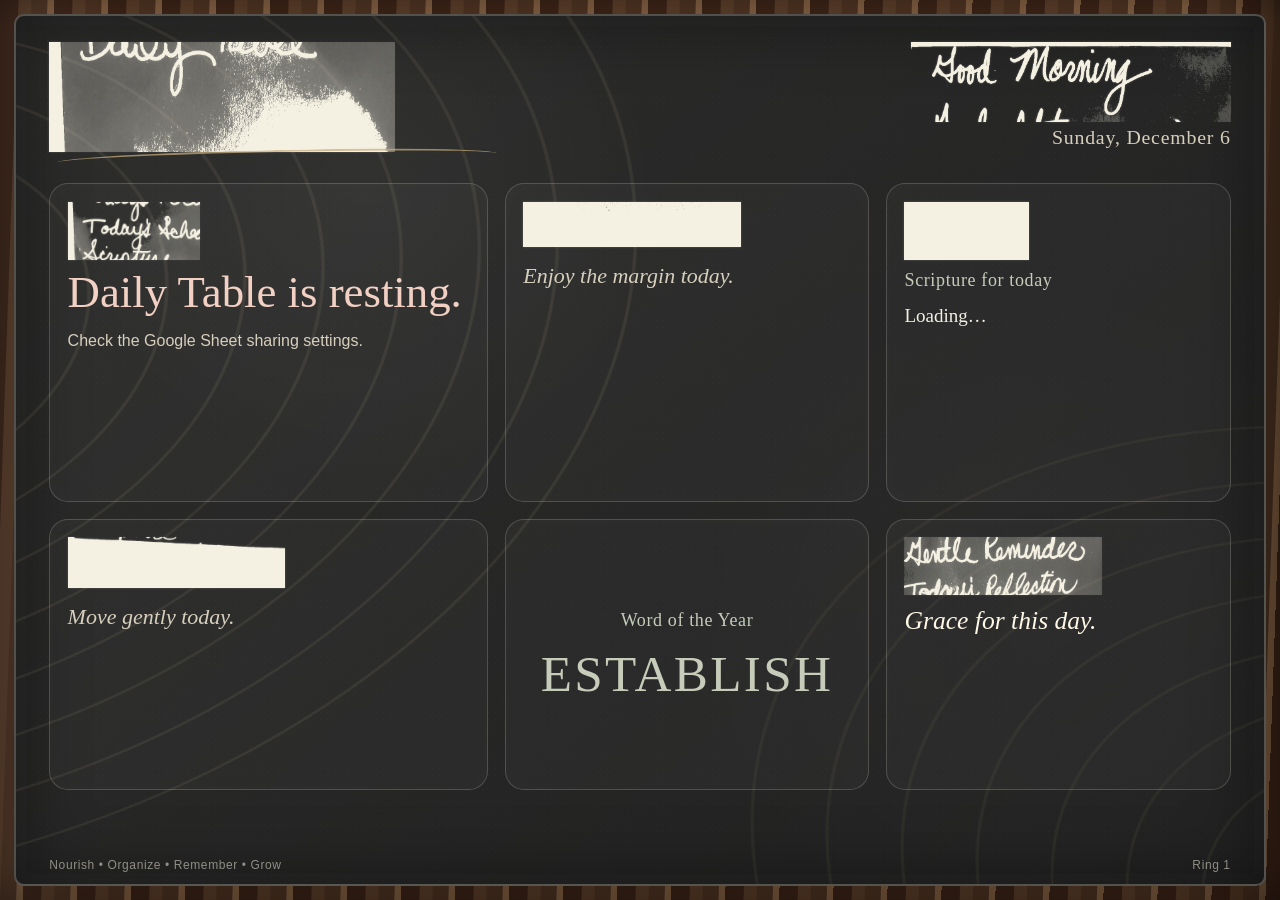
==== index.html @ 234540c7 "Add files via upload" ====
<!doctype html>
<html lang="en">
<head>
  <meta charset="utf-8">
  <meta name="viewport" content="width=device-width, initial-scale=1, viewport-fit=cover">
  <meta name="theme-color" content="#292929">
  <title>Daily Table — Ring 1</title>
  <link rel="stylesheet" href="style.css">
</head>
<body>
  <main class="frame">
    <section class="board" aria-label="Daily Table family board">
      <div class="rings rings-a" aria-hidden="true"></div>
      <div class="rings rings-b" aria-hidden="true"></div>

      <header class="topbar">
        <div class="brand-block">
          <img class="hand brand" src="assets/daily_table.png" alt="Daily Table">
          <div class="ring-line" aria-hidden="true"></div>
        </div>

        <div class="greeting-block">
          <img id="greetingImage" class="hand greeting" src="assets/good_morning.png" alt="Good Morning">
          <div id="dateText" class="date">Loading today…</div>
        </div>
      </header>

      <section class="grid">
        <article class="panel dinner-panel">
          <img class="hand heading" src="assets/tonight.png" alt="Tonight">
          <div id="dinnerText" class="hero-text">Loading dinner…</div>
          <div id="tomorrowDinner" class="subtle"></div>
        </article>

        <article class="panel schedule-panel">
          <img class="hand heading wide" src="assets/todays_schedule.png" alt="Today's Schedule">
          <ul id="scheduleList" class="list"></ul>
          <div id="scheduleEmpty" class="empty-state hidden">Enjoy the margin today.</div>
        </article>

        <article class="panel focus-panel">
          <img class="hand heading wide" src="assets/todays_focus.png" alt="Today's Focus">
          <ul id="focusList" class="list checklist"></ul>
          <div id="focusEmpty" class="empty-state hidden">Move gently today.</div>
        </article>

        <article class="panel scripture-panel">
          <img class="hand heading" src="assets/scripture.png" alt="Scripture">
          <div id="scriptureReference" class="section-title">Scripture for today</div>
          <blockquote id="scriptureText">Loading…</blockquote>
        </article>

        <article class="panel word-panel">
          <div class="typed-label">Word of the Year</div>
          <div id="wordYear" class="year"></div>
          <div id="wordText" class="word">Establish</div>
        </article>

        <article class="panel reminder-panel">
          <img class="hand heading wide" src="assets/gentle_reminder.png" alt="Gentle Reminder">
          <div id="reminderText" class="reminder">Grace for this day.</div>
        </article>

        <article class="panel memory-panel">
          <div class="typed-label memory-label">Kitchen Whiteboard</div>
          <blockquote id="pratherismText">“A day is not wasted if a memory is made.”</blockquote>
          <div id="pratherismCredit" class="credit">— Darin</div>
        </article>
      </section>

      <footer>
        <span>Nourish • Organize • Remember • Grow</span>
        <span>Ring 1</span>
      </footer>
    </section>
  </main>

  <script src="script.js"></script>
</body>
</html>
---- style.css ----
:root {
  --slate: #2c2c2b;
  --slate-deep: #202120;
  --chalk: #f3efe3;
  --chalk-soft: #d7cfbd;
  --sage: #aab29a;
  --sage-light: #c6ccb9;
  --wood-dark: #4f2f1f;
  --wood-mid: #765036;
  --wood-light: #a77b55;
  --gold: #c3a76e;
  --shadow: rgba(0,0,0,.42);
}

* { box-sizing: border-box; }

html, body {
  width: 100%;
  height: 100%;
  margin: 0;
  overflow: hidden;
  background: #111;
}

body {
  font-family: "Trebuchet MS", Arial, sans-serif;
  color: var(--chalk);
}

.frame {
  width: 100vw;
  height: 100vh;
  padding: clamp(10px, 1.1vw, 22px);
  background:
    linear-gradient(90deg, rgba(255,255,255,.05), transparent 8%, transparent 92%, rgba(0,0,0,.18)),
    repeating-linear-gradient(
      92deg,
      var(--wood-dark) 0 18px,
      var(--wood-mid) 19px 31px,
      #65432d 32px 47px,
      var(--wood-light) 48px 54px
    );
  box-shadow: inset 0 0 55px rgba(0,0,0,.7);
}

.board {
  position: relative;
  width: 100%;
  height: 100%;
  overflow: hidden;
  padding: clamp(20px, 2vw, 38px) clamp(25px, 2.6vw, 52px) clamp(18px, 1.7vw, 34px);
  border: 2px solid rgba(245,237,218,.22);
  border-radius: 10px;
  background:
    radial-gradient(circle at 28% 20%, rgba(255,255,255,.035), transparent 26%),
    radial-gradient(circle at 82% 70%, rgba(255,255,255,.02), transparent 30%),
    linear-gradient(140deg, var(--slate), var(--slate-deep));
  box-shadow:
    inset 0 0 70px rgba(0,0,0,.48),
    inset 0 0 0 10px rgba(255,255,255,.012),
    0 12px 40px var(--shadow);
}

/* Very faint chalk dust texture. */
.board::after {
  content: "";
  position: absolute;
  inset: 0;
  pointer-events: none;
  opacity: .18;
  background-image:
    radial-gradient(rgba(255,255,255,.1) .55px, transparent .65px);
  background-size: 7px 7px;
  mix-blend-mode: screen;
}

.rings {
  position: absolute;
  pointer-events: none;
  border-radius: 50%;
  opacity: .15;
  filter: blur(.15px);
  background:
    repeating-radial-gradient(
      ellipse at center,
      transparent 0 31px,
      rgba(211,191,151,.62) 32px 34px,
      transparent 35px 67px
    );
}

.rings-a {
  width: 1500px;
  height: 1180px;
  left: -950px;
  top: -280px;
  transform: rotate(-12deg) scaleX(1.18);
}

.rings-b {
  width: 1300px;
  height: 1000px;
  right: -850px;
  bottom: -560px;
  transform: rotate(18deg) scaleX(1.15);
  opacity: .09;
}

.topbar {
  position: relative;
  z-index: 2;
  display: grid;
  grid-template-columns: 1fr auto;
  align-items: start;
  gap: 30px;
  margin-bottom: clamp(14px, 1.4vw, 26px);
}

.brand-block { min-width: 0; }

.hand {
  display: block;
  object-fit: contain;
  filter: drop-shadow(0 0 1px rgba(255,255,255,.22));
}

.brand {
  width: clamp(230px, 27vw, 490px);
  max-height: 112px;
  object-position: left center;
}

.ring-line {
  width: min(440px, 88%);
  height: 16px;
  margin: -2px 0 0 8px;
  border-top: 2px solid rgba(200,175,125,.72);
  border-radius: 50%;
  transform: rotate(-1.2deg);
}

.greeting-block {
  min-width: 320px;
  text-align: right;
}

.greeting {
  width: clamp(260px, 25vw, 450px);
  max-height: 90px;
  margin-left: auto;
  object-position: right center;
}

.date {
  margin-top: 4px;
  color: var(--chalk-soft);
  font-family: Georgia, serif;
  font-size: clamp(19px, 1.55vw, 30px);
  letter-spacing: .04em;
}

.grid {
  position: relative;
  z-index: 2;
  display: grid;
  grid-template-columns: 1.12fr .93fr .88fr;
  grid-template-rows: 1.08fr .92fr;
  grid-template-areas:
    "dinner schedule scripture"
    "focus word reminder";
  gap: clamp(14px, 1.35vw, 25px);
  height: calc(100% - 180px);
  padding-bottom: 34px;
}

.panel {
  min-width: 0;
  min-height: 0;
  padding: clamp(15px, 1.35vw, 25px);
  border: 1px solid rgba(243,239,227,.19);
  border-radius: 19px;
  background: rgba(255,255,255,.027);
  box-shadow: inset 0 0 26px rgba(255,255,255,.02);
  overflow: hidden;
}

.dinner-panel { grid-area: dinner; }
.schedule-panel { grid-area: schedule; }
.focus-panel { grid-area: focus; }
.scripture-panel { grid-area: scripture; }
.word-panel { grid-area: word; }
.reminder-panel { grid-area: reminder; }

.memory-panel {
  display: none;
  grid-area: reminder;
}

.heading {
  width: clamp(125px, 11vw, 220px);
  max-height: 58px;
  margin-bottom: 10px;
  object-position: left center;
}

.heading.wide {
  width: clamp(190px, 17vw, 330px);
}

.hero-text {
  margin-top: 8px;
  max-width: 100%;
  font-family: Georgia, serif;
  font-size: clamp(34px, 3.5vw, 68px);
  line-height: 1.02;
  color: #fff8e7;
  overflow-wrap: anywhere;
}

.subtle {
  margin-top: 17px;
  color: var(--chalk-soft);
  font-size: clamp(16px, 1.25vw, 24px);
}

.list {
  margin: 9px 0 0;
  padding: 0;
  list-style: none;
  font-family: Georgia, serif;
  font-size: clamp(20px, 1.65vw, 31px);
  line-height: 1.42;
}

.list li {
  margin: 5px 0;
  overflow-wrap: anywhere;
}

.schedule-panel .list li::before {
  content: "•";
  color: var(--sage-light);
  margin-right: 12px;
}

.checklist li::before {
  content: "□";
  color: var(--sage-light);
  margin-right: 12px;
}

.section-title, .typed-label {
  color: var(--sage-light);
  font-family: Georgia, serif;
  font-size: clamp(18px, 1.35vw, 25px);
  letter-spacing: .035em;
}

blockquote {
  margin: 12px 0 0;
  font-family: Georgia, serif;
  font-size: clamp(19px, 1.45vw, 28px);
  line-height: 1.34;
  color: var(--chalk);
}

.word-panel {
  display: flex;
  flex-direction: column;
  align-items: center;
  justify-content: center;
  text-align: center;
}

.year {
  margin-top: 5px;
  color: var(--chalk-soft);
  font-size: clamp(18px, 1.3vw, 25px);
}

.word {
  margin-top: 12px;
  font-family: Georgia, serif;
  font-size: clamp(42px, 4vw, 80px);
  line-height: 1;
  color: var(--sage-light);
  text-transform: uppercase;
  letter-spacing: .045em;
  overflow-wrap: anywhere;
}

.reminder {
  margin-top: 10px;
  font-family: Georgia, serif;
  font-size: clamp(24px, 2vw, 38px);
  line-height: 1.25;
  font-style: italic;
  color: #fff8e7;
}

.empty-state {
  margin-top: 15px;
  font-family: Georgia, serif;
  font-size: clamp(22px, 1.7vw, 32px);
  line-height: 1.3;
  color: var(--chalk-soft);
  font-style: italic;
}

.hidden { display: none !important; }

.memory-label { color: var(--sage-light); }
.credit {
  margin-top: 12px;
  color: var(--chalk-soft);
  text-align: right;
  font-family: Georgia, serif;
  font-size: clamp(16px, 1.2vw, 22px);
}

footer {
  position: absolute;
  z-index: 2;
  left: clamp(26px, 2.6vw, 52px);
  right: clamp(26px, 2.6vw, 52px);
  bottom: 12px;
  display: flex;
  justify-content: space-between;
  gap: 20px;
  color: rgba(243,239,227,.53);
  font-size: clamp(12px, .85vw, 16px);
  letter-spacing: .05em;
}

.loading-error {
  color: #f2d1c4 !important;
}

/* Echo Show 21 is landscape; this fallback keeps it readable elsewhere. */
@media (max-width: 900px), (orientation: portrait) {
  html, body { overflow: auto; }
  .frame { height: auto; min-height: 100vh; }
  .board { min-height: calc(100vh - 20px); }
  .topbar { grid-template-columns: 1fr; }
  .greeting-block { text-align: left; min-width: 0; }
  .greeting { margin-left: 0; object-position: left center; }
  .grid {
    height: auto;
    grid-template-columns: 1fr;
    grid-template-rows: none;
    grid-template-areas:
      "dinner"
      "schedule"
      "focus"
      "scripture"
      "word"
      "reminder";
    padding-bottom: 55px;
  }
}
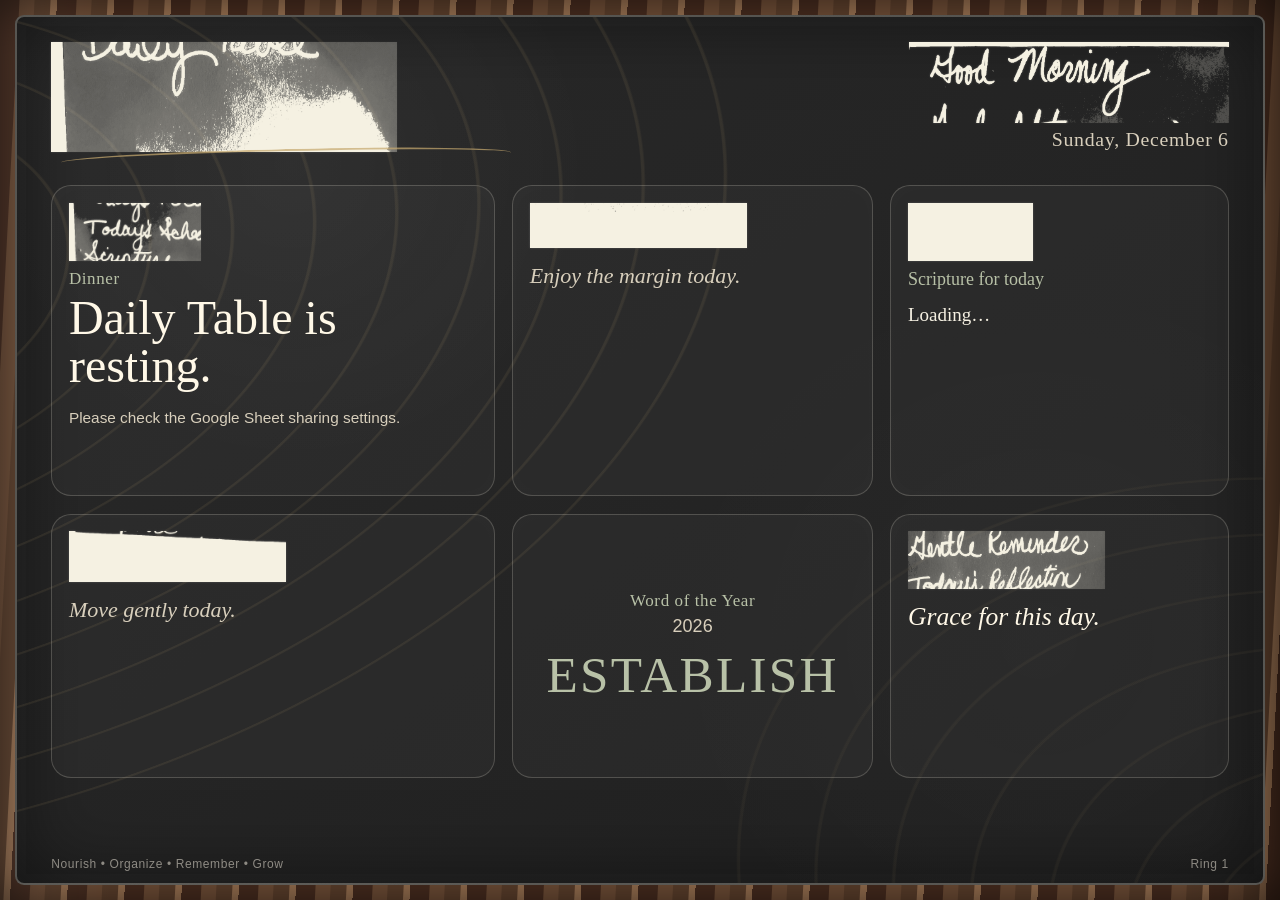
==== commit e80733e0: "Add files via upload" ====
--- a/index.html
+++ b/index.html
@@ -3,68 +3,78 @@
 <head>
   <meta charset="utf-8">
   <meta name="viewport" content="width=device-width, initial-scale=1, viewport-fit=cover">
-  <meta name="theme-color" content="#292929">
-  <title>Daily Table — Ring 1</title>
+  <meta name="theme-color" content="#242424">
+  <title>Daily Table</title>
   <link rel="stylesheet" href="style.css">
 </head>
 <body>
-  <main class="frame">
-    <section class="board" aria-label="Daily Table family board">
-      <div class="rings rings-a" aria-hidden="true"></div>
-      <div class="rings rings-b" aria-hidden="true"></div>
+  <main class="wood-frame">
+    <section class="board">
+      <div class="tree-rings ring-one" aria-hidden="true"></div>
+      <div class="tree-rings ring-two" aria-hidden="true"></div>
 
-      <header class="topbar">
-        <div class="brand-block">
+      <header class="header">
+        <div class="brand-wrap">
           <img class="hand brand" src="assets/daily_table.png" alt="Daily Table">
-          <div class="ring-line" aria-hidden="true"></div>
+          <div class="tree-line"></div>
         </div>
-
-        <div class="greeting-block">
+        <div class="welcome">
           <img id="greetingImage" class="hand greeting" src="assets/good_morning.png" alt="Good Morning">
           <div id="dateText" class="date">Loading today…</div>
         </div>
       </header>
 
-      <section class="grid">
-        <article class="panel dinner-panel">
+      <section class="layout">
+        <article class="card dinner">
           <img class="hand heading" src="assets/tonight.png" alt="Tonight">
-          <div id="dinnerText" class="hero-text">Loading dinner…</div>
-          <div id="tomorrowDinner" class="subtle"></div>
+          <div id="weekendLunchWrap" class="weekend-lunch hidden">
+            <span class="eyebrow">Lunch</span>
+            <div id="weekendLunch" class="lunch-text"></div>
+          </div>
+          <span class="eyebrow">Dinner</span>
+          <div id="dinnerText" class="dinner-text">Loading dinner…</div>
+          <div id="tomorrowDinner" class="tomorrow"></div>
         </article>
 
-        <article class="panel schedule-panel">
+        <article class="card schedule">
           <img class="hand heading wide" src="assets/todays_schedule.png" alt="Today's Schedule">
-          <ul id="scheduleList" class="list"></ul>
-          <div id="scheduleEmpty" class="empty-state hidden">Enjoy the margin today.</div>
+          <ul id="scheduleList" class="clean-list"></ul>
+          <p id="scheduleEmpty" class="blank-message hidden">Enjoy the margin today.</p>
         </article>
 
-        <article class="panel focus-panel">
+        <article class="card focus">
           <img class="hand heading wide" src="assets/todays_focus.png" alt="Today's Focus">
-          <ul id="focusList" class="list checklist"></ul>
-          <div id="focusEmpty" class="empty-state hidden">Move gently today.</div>
+          <ul id="focusList" class="clean-list checklist"></ul>
+          <p id="focusEmpty" class="blank-message hidden">Move gently today.</p>
         </article>
 
-        <article class="panel scripture-panel">
+        <article class="card scripture">
           <img class="hand heading" src="assets/scripture.png" alt="Scripture">
-          <div id="scriptureReference" class="section-title">Scripture for today</div>
+          <div id="scriptureReference" class="scripture-ref">Scripture for today</div>
           <blockquote id="scriptureText">Loading…</blockquote>
         </article>
 
-        <article class="panel word-panel">
-          <div class="typed-label">Word of the Year</div>
-          <div id="wordYear" class="year"></div>
-          <div id="wordText" class="word">Establish</div>
+        <article class="card word">
+          <div class="typed-heading">Word of the Year</div>
+          <div id="wordYear" class="word-year">2026</div>
+          <div id="wordText" class="word-text">Establish</div>
         </article>
 
-        <article class="panel reminder-panel">
+        <article id="reminderCard" class="card reminder">
           <img class="hand heading wide" src="assets/gentle_reminder.png" alt="Gentle Reminder">
-          <div id="reminderText" class="reminder">Grace for this day.</div>
+          <div id="reminderText" class="reminder-text">Grace for this day.</div>
         </article>
 
-        <article class="panel memory-panel">
-          <div class="typed-label memory-label">Kitchen Whiteboard</div>
-          <blockquote id="pratherismText">“A day is not wasted if a memory is made.”</blockquote>
-          <div id="pratherismCredit" class="credit">— Darin</div>
+        <article id="whiteboardCard" class="card whiteboard hidden">
+          <div class="typed-heading">Kitchen Whiteboard</div>
+          <blockquote id="pratherismText"></blockquote>
+          <div id="pratherismCredit" class="credit"></div>
+        </article>
+
+        <article id="sundayPrepCard" class="card sunday-prep hidden">
+          <div class="typed-heading">Sunday Lunch Prep</div>
+          <ul id="prepList" class="clean-list checklist"></ul>
+          <p id="prepEmpty" class="blank-message hidden">Future you will be glad you paused to prepare.</p>
         </article>
       </section>
 
@@ -74,7 +84,6 @@
       </footer>
     </section>
   </main>
-
   <script src="script.js"></script>
 </body>
 </html>
--- a/style.css
+++ b/style.css
@@ -1,361 +1,132 @@
 
-:root {
-  --slate: #2c2c2b;
-  --slate-deep: #202120;
-  --chalk: #f3efe3;
-  --chalk-soft: #d7cfbd;
-  --sage: #aab29a;
-  --sage-light: #c6ccb9;
-  --wood-dark: #4f2f1f;
-  --wood-mid: #765036;
-  --wood-light: #a77b55;
-  --gold: #c3a76e;
-  --shadow: rgba(0,0,0,.42);
+:root{
+  --charcoal:#292929;
+  --charcoal-deep:#202020;
+  --chalk:#f5f0e2;
+  --chalk-soft:#d8cfbc;
+  --sage:#b8c1a7;
+  --sage-deep:#9ca88c;
+  --wood-a:#4b2e20;
+  --wood-b:#765239;
+  --wood-c:#a17755;
+  --ring:#c7aa70;
 }
-
-* { box-sizing: border-box; }
-
-html, body {
-  width: 100%;
-  height: 100%;
-  margin: 0;
-  overflow: hidden;
-  background: #111;
+*{box-sizing:border-box}
+html,body{width:100%;height:100%;margin:0;overflow:hidden;background:#111}
+body{font-family:"Trebuchet MS",Arial,sans-serif;color:var(--chalk)}
+.wood-frame{
+  width:100vw;height:100vh;padding:clamp(12px,1.15vw,23px);
+  background:
+    linear-gradient(90deg,rgba(255,255,255,.05),transparent 9%,transparent 92%,rgba(0,0,0,.18)),
+    repeating-linear-gradient(93deg,var(--wood-a) 0 19px,var(--wood-b) 20px 34px,#62432e 35px 50px,var(--wood-c) 51px 57px);
+  box-shadow:inset 0 0 55px rgba(0,0,0,.68)
 }
-
-body {
-  font-family: "Trebuchet MS", Arial, sans-serif;
-  color: var(--chalk);
+.board{
+  position:relative;width:100%;height:100%;overflow:hidden;
+  padding:clamp(22px,2vw,40px) clamp(28px,2.7vw,54px) 34px;
+  border:2px solid rgba(245,240,226,.24);border-radius:9px;
+  background:
+    radial-gradient(circle at 22% 17%,rgba(255,255,255,.035),transparent 25%),
+    radial-gradient(circle at 82% 72%,rgba(255,255,255,.018),transparent 32%),
+    linear-gradient(145deg,var(--charcoal),var(--charcoal-deep));
+  box-shadow:inset 0 0 78px rgba(0,0,0,.5),inset 0 0 0 9px rgba(255,255,255,.012)
 }
-
-.frame {
-  width: 100vw;
-  height: 100vh;
-  padding: clamp(10px, 1.1vw, 22px);
-  background:
-    linear-gradient(90deg, rgba(255,255,255,.05), transparent 8%, transparent 92%, rgba(0,0,0,.18)),
-    repeating-linear-gradient(
-      92deg,
-      var(--wood-dark) 0 18px,
-      var(--wood-mid) 19px 31px,
-      #65432d 32px 47px,
-      var(--wood-light) 48px 54px
-    );
-  box-shadow: inset 0 0 55px rgba(0,0,0,.7);
+.board:after{
+  content:"";position:absolute;inset:0;pointer-events:none;opacity:.15;
+  background-image:radial-gradient(rgba(255,255,255,.12) .55px,transparent .7px);
+  background-size:8px 8px;mix-blend-mode:screen
 }
-
-.board {
-  position: relative;
-  width: 100%;
-  height: 100%;
-  overflow: hidden;
-  padding: clamp(20px, 2vw, 38px) clamp(25px, 2.6vw, 52px) clamp(18px, 1.7vw, 34px);
-  border: 2px solid rgba(245,237,218,.22);
-  border-radius: 10px;
-  background:
-    radial-gradient(circle at 28% 20%, rgba(255,255,255,.035), transparent 26%),
-    radial-gradient(circle at 82% 70%, rgba(255,255,255,.02), transparent 30%),
-    linear-gradient(140deg, var(--slate), var(--slate-deep));
-  box-shadow:
-    inset 0 0 70px rgba(0,0,0,.48),
-    inset 0 0 0 10px rgba(255,255,255,.012),
-    0 12px 40px var(--shadow);
+.tree-rings{
+  position:absolute;border-radius:50%;pointer-events:none;
+  background:repeating-radial-gradient(ellipse at center,transparent 0 31px,rgba(199,170,112,.72) 32px 33.5px,transparent 35px 68px)
 }
-
-/* Very faint chalk dust texture. */
-.board::after {
-  content: "";
-  position: absolute;
-  inset: 0;
-  pointer-events: none;
-  opacity: .18;
-  background-image:
-    radial-gradient(rgba(255,255,255,.1) .55px, transparent .65px);
-  background-size: 7px 7px;
-  mix-blend-mode: screen;
+.ring-one{
+  width:1650px;height:1200px;left:-1060px;top:-335px;
+  opacity:.13;transform:rotate(-10deg) scaleX(1.22)
 }
-
-.rings {
-  position: absolute;
-  pointer-events: none;
-  border-radius: 50%;
-  opacity: .15;
-  filter: blur(.15px);
-  background:
-    repeating-radial-gradient(
-      ellipse at center,
-      transparent 0 31px,
-      rgba(211,191,151,.62) 32px 34px,
-      transparent 35px 67px
-    );
+.ring-two{
+  width:1380px;height:1050px;right:-900px;bottom:-650px;
+  opacity:.07;transform:rotate(20deg) scaleX(1.18)
 }
-
-.rings-a {
-  width: 1500px;
-  height: 1180px;
-  left: -950px;
-  top: -280px;
-  transform: rotate(-12deg) scaleX(1.18);
+.header{
+  position:relative;z-index:2;display:grid;grid-template-columns:1fr auto;
+  gap:30px;align-items:start;margin-bottom:clamp(16px,1.5vw,28px)
 }
-
-.rings-b {
-  width: 1300px;
-  height: 1000px;
-  right: -850px;
-  bottom: -560px;
-  transform: rotate(18deg) scaleX(1.15);
-  opacity: .09;
+.hand{display:block;object-fit:contain;filter:drop-shadow(0 0 1px rgba(255,255,255,.2))}
+.brand{width:clamp(245px,27vw,500px);max-height:112px;object-position:left center}
+.tree-line{
+  width:min(450px,88%);height:17px;margin:-3px 0 0 10px;
+  border-top:2px solid rgba(199,170,112,.72);border-radius:50%;transform:rotate(-1.3deg)
 }
-
-.topbar {
-  position: relative;
-  z-index: 2;
-  display: grid;
-  grid-template-columns: 1fr auto;
-  align-items: start;
-  gap: 30px;
-  margin-bottom: clamp(14px, 1.4vw, 26px);
+.welcome{text-align:right;min-width:320px}
+.greeting{width:clamp(270px,25vw,460px);max-height:88px;margin-left:auto;object-position:right center}
+.date{margin-top:5px;color:var(--chalk-soft);font-family:Georgia,serif;font-size:clamp(19px,1.55vw,30px);letter-spacing:.035em}
+.layout{
+  position:relative;z-index:2;display:grid;
+  grid-template-columns:1.18fr .96fr .9fr;
+  grid-template-rows:1.08fr .92fr;
+  grid-template-areas:"dinner schedule scripture" "focus word reminder";
+  gap:clamp(14px,1.35vw,25px);
+  height:calc(100% - 180px);padding-bottom:34px
 }
-
-.brand-block { min-width: 0; }
-
-.hand {
-  display: block;
-  object-fit: contain;
-  filter: drop-shadow(0 0 1px rgba(255,255,255,.22));
+.card{
+  min-width:0;min-height:0;overflow:hidden;
+  padding:clamp(15px,1.3vw,25px);
+  border:1px solid rgba(245,240,226,.2);border-radius:20px;
+  background:rgba(255,255,255,.027);
+  box-shadow:inset 0 0 24px rgba(255,255,255,.018)
 }
-
-.brand {
-  width: clamp(230px, 27vw, 490px);
-  max-height: 112px;
-  object-position: left center;
+.dinner{grid-area:dinner}.schedule{grid-area:schedule}.focus{grid-area:focus}
+.scripture{grid-area:scripture}.word{grid-area:word}.reminder,.whiteboard,.sunday-prep{grid-area:reminder}
+.heading{width:clamp(125px,11vw,220px);max-height:58px;margin-bottom:8px;object-position:left center}
+.heading.wide{width:clamp(200px,17vw,335px)}
+.eyebrow,.typed-heading{
+  color:var(--sage);font-family:Georgia,serif;font-size:clamp(17px,1.25vw,24px);
+  letter-spacing:.035em
 }
-
-.ring-line {
-  width: min(440px, 88%);
-  height: 16px;
-  margin: -2px 0 0 8px;
-  border-top: 2px solid rgba(200,175,125,.72);
-  border-radius: 50%;
-  transform: rotate(-1.2deg);
+.dinner-text{
+  margin-top:5px;font-family:Georgia,serif;font-size:clamp(39px,3.75vw,73px);
+  line-height:1.01;color:#fff8e7;overflow-wrap:anywhere
 }
-
-.greeting-block {
-  min-width: 320px;
-  text-align: right;
+.weekend-lunch{margin-bottom:14px}
+.lunch-text{font-family:Georgia,serif;font-size:clamp(23px,2vw,38px);line-height:1.12;color:var(--chalk)}
+.tomorrow{margin-top:18px;color:var(--chalk-soft);font-size:clamp(15px,1.2vw,23px)}
+.clean-list{
+  list-style:none;margin:8px 0 0;padding:0;
+  font-family:Georgia,serif;font-size:clamp(20px,1.62vw,31px);line-height:1.42
 }
-
-.greeting {
-  width: clamp(260px, 25vw, 450px);
-  max-height: 90px;
-  margin-left: auto;
-  object-position: right center;
+.clean-list li{margin:5px 0;overflow-wrap:anywhere}
+.schedule .clean-list li:before{content:"•";color:var(--sage);margin-right:12px}
+.checklist li:before{content:"□";color:var(--sage);margin-right:12px}
+.scripture-ref{color:var(--sage);font-family:Georgia,serif;font-size:clamp(18px,1.3vw,25px)}
+blockquote{
+  margin:12px 0 0;font-family:Georgia,serif;font-size:clamp(19px,1.43vw,28px);
+  line-height:1.34;color:var(--chalk)
 }
-
-.date {
-  margin-top: 4px;
-  color: var(--chalk-soft);
-  font-family: Georgia, serif;
-  font-size: clamp(19px, 1.55vw, 30px);
-  letter-spacing: .04em;
+.word{display:flex;flex-direction:column;align-items:center;justify-content:center;text-align:center}
+.word-year{margin-top:5px;color:var(--chalk-soft);font-size:clamp(18px,1.3vw,25px)}
+.word-text{
+  margin-top:12px;font-family:Georgia,serif;font-size:clamp(42px,4vw,78px);
+  line-height:1;color:var(--sage);text-transform:uppercase;letter-spacing:.045em;overflow-wrap:anywhere
 }
-
-.grid {
-  position: relative;
-  z-index: 2;
-  display: grid;
-  grid-template-columns: 1.12fr .93fr .88fr;
-  grid-template-rows: 1.08fr .92fr;
-  grid-template-areas:
-    "dinner schedule scripture"
-    "focus word reminder";
-  gap: clamp(14px, 1.35vw, 25px);
-  height: calc(100% - 180px);
-  padding-bottom: 34px;
+.reminder-text{
+  margin-top:12px;font-family:Georgia,serif;font-size:clamp(24px,2vw,39px);
+  line-height:1.25;font-style:italic;color:#fff8e7
 }
-
-.panel {
-  min-width: 0;
-  min-height: 0;
-  padding: clamp(15px, 1.35vw, 25px);
-  border: 1px solid rgba(243,239,227,.19);
-  border-radius: 19px;
-  background: rgba(255,255,255,.027);
-  box-shadow: inset 0 0 26px rgba(255,255,255,.02);
-  overflow: hidden;
+.blank-message{
+  margin-top:14px;font-family:Georgia,serif;font-size:clamp(22px,1.7vw,32px);
+  line-height:1.3;color:var(--chalk-soft);font-style:italic
 }
-
-.dinner-panel { grid-area: dinner; }
-.schedule-panel { grid-area: schedule; }
-.focus-panel { grid-area: focus; }
-.scripture-panel { grid-area: scripture; }
-.word-panel { grid-area: word; }
-.reminder-panel { grid-area: reminder; }
-
-.memory-panel {
-  display: none;
-  grid-area: reminder;
+.credit{margin-top:12px;text-align:right;color:var(--chalk-soft);font-family:Georgia,serif;font-size:clamp(16px,1.18vw,22px)}
+.hidden{display:none!important}
+footer{
+  position:absolute;z-index:2;left:clamp(28px,2.7vw,54px);right:clamp(28px,2.7vw,54px);bottom:12px;
+  display:flex;justify-content:space-between;gap:20px;color:rgba(245,240,226,.52);
+  font-size:clamp(12px,.85vw,16px);letter-spacing:.05em
 }
-
-.heading {
-  width: clamp(125px, 11vw, 220px);
-  max-height: 58px;
-  margin-bottom: 10px;
-  object-position: left center;
+@media(max-width:900px),(orientation:portrait){
+  html,body{overflow:auto}.wood-frame{height:auto;min-height:100vh}.board{min-height:calc(100vh - 20px)}
+  .header{grid-template-columns:1fr}.welcome{text-align:left;min-width:0}.greeting{margin-left:0;object-position:left center}
+  .layout{height:auto;grid-template-columns:1fr;grid-template-rows:none;
+    grid-template-areas:"dinner" "schedule" "focus" "scripture" "word" "reminder";padding-bottom:60px}
 }
-
-.heading.wide {
-  width: clamp(190px, 17vw, 330px);
-}
-
-.hero-text {
-  margin-top: 8px;
-  max-width: 100%;
-  font-family: Georgia, serif;
-  font-size: clamp(34px, 3.5vw, 68px);
-  line-height: 1.02;
-  color: #fff8e7;
-  overflow-wrap: anywhere;
-}
-
-.subtle {
-  margin-top: 17px;
-  color: var(--chalk-soft);
-  font-size: clamp(16px, 1.25vw, 24px);
-}
-
-.list {
-  margin: 9px 0 0;
-  padding: 0;
-  list-style: none;
-  font-family: Georgia, serif;
-  font-size: clamp(20px, 1.65vw, 31px);
-  line-height: 1.42;
-}
-
-.list li {
-  margin: 5px 0;
-  overflow-wrap: anywhere;
-}
-
-.schedule-panel .list li::before {
-  content: "•";
-  color: var(--sage-light);
-  margin-right: 12px;
-}
-
-.checklist li::before {
-  content: "□";
-  color: var(--sage-light);
-  margin-right: 12px;
-}
-
-.section-title, .typed-label {
-  color: var(--sage-light);
-  font-family: Georgia, serif;
-  font-size: clamp(18px, 1.35vw, 25px);
-  letter-spacing: .035em;
-}
-
-blockquote {
-  margin: 12px 0 0;
-  font-family: Georgia, serif;
-  font-size: clamp(19px, 1.45vw, 28px);
-  line-height: 1.34;
-  color: var(--chalk);
-}
-
-.word-panel {
-  display: flex;
-  flex-direction: column;
-  align-items: center;
-  justify-content: center;
-  text-align: center;
-}
-
-.year {
-  margin-top: 5px;
-  color: var(--chalk-soft);
-  font-size: clamp(18px, 1.3vw, 25px);
-}
-
-.word {
-  margin-top: 12px;
-  font-family: Georgia, serif;
-  font-size: clamp(42px, 4vw, 80px);
-  line-height: 1;
-  color: var(--sage-light);
-  text-transform: uppercase;
-  letter-spacing: .045em;
-  overflow-wrap: anywhere;
-}
-
-.reminder {
-  margin-top: 10px;
-  font-family: Georgia, serif;
-  font-size: clamp(24px, 2vw, 38px);
-  line-height: 1.25;
-  font-style: italic;
-  color: #fff8e7;
-}
-
-.empty-state {
-  margin-top: 15px;
-  font-family: Georgia, serif;
-  font-size: clamp(22px, 1.7vw, 32px);
-  line-height: 1.3;
-  color: var(--chalk-soft);
-  font-style: italic;
-}
-
-.hidden { display: none !important; }
-
-.memory-label { color: var(--sage-light); }
-.credit {
-  margin-top: 12px;
-  color: var(--chalk-soft);
-  text-align: right;
-  font-family: Georgia, serif;
-  font-size: clamp(16px, 1.2vw, 22px);
-}
-
-footer {
-  position: absolute;
-  z-index: 2;
-  left: clamp(26px, 2.6vw, 52px);
-  right: clamp(26px, 2.6vw, 52px);
-  bottom: 12px;
-  display: flex;
-  justify-content: space-between;
-  gap: 20px;
-  color: rgba(243,239,227,.53);
-  font-size: clamp(12px, .85vw, 16px);
-  letter-spacing: .05em;
-}
-
-.loading-error {
-  color: #f2d1c4 !important;
-}
-
-/* Echo Show 21 is landscape; this fallback keeps it readable elsewhere. */
-@media (max-width: 900px), (orientation: portrait) {
-  html, body { overflow: auto; }
-  .frame { height: auto; min-height: 100vh; }
-  .board { min-height: calc(100vh - 20px); }
-  .topbar { grid-template-columns: 1fr; }
-  .greeting-block { text-align: left; min-width: 0; }
-  .greeting { margin-left: 0; object-position: left center; }
-  .grid {
-    height: auto;
-    grid-template-columns: 1fr;
-    grid-template-rows: none;
-    grid-template-areas:
-      "dinner"
-      "schedule"
-      "focus"
-      "scripture"
-      "word"
-      "reminder";
-    padding-bottom: 55px;
-  }
-}
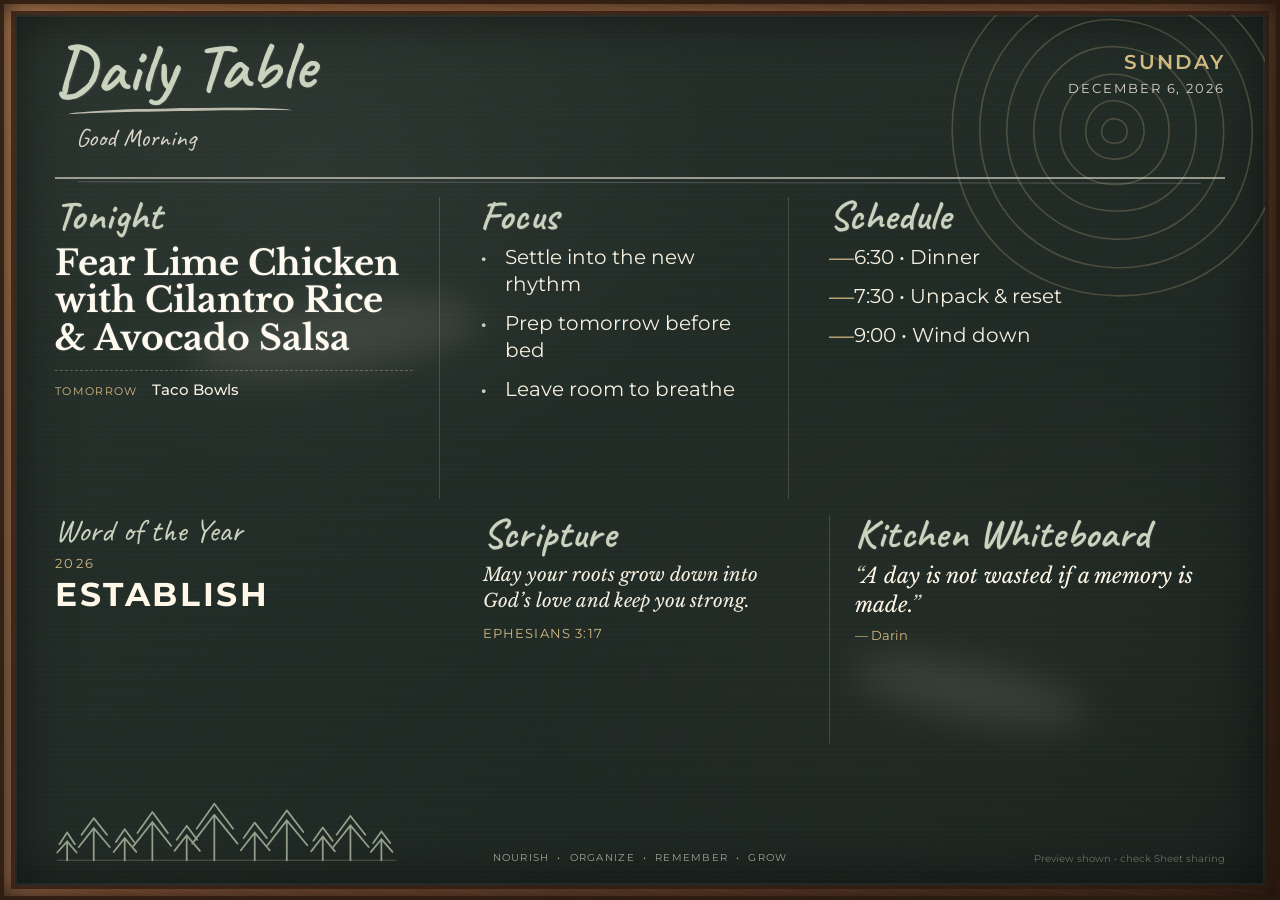
==== commit 834da2e6: "Add files via upload" ====
--- a/index.html
+++ b/index.html
@@ -3,87 +3,87 @@
 <head>
   <meta charset="utf-8">
   <meta name="viewport" content="width=device-width, initial-scale=1, viewport-fit=cover">
-  <meta name="theme-color" content="#242424">
+  <meta name="theme-color" content="#202a25">
   <title>Daily Table</title>
+  <link rel="preconnect" href="https://fonts.googleapis.com">
+  <link rel="preconnect" href="https://fonts.gstatic.com" crossorigin>
+  <link href="https://fonts.googleapis.com/css2?family=Caveat:wght@500;600;700&family=Libre+Baskerville:ital,wght@0,400;0,700;1,400&family=Montserrat:wght@400;500;600&display=swap" rel="stylesheet">
   <link rel="stylesheet" href="style.css">
 </head>
 <body>
-  <main class="wood-frame">
-    <section class="board">
-      <div class="tree-rings ring-one" aria-hidden="true"></div>
-      <div class="tree-rings ring-two" aria-hidden="true"></div>
+  <main class="frame">
+    <section class="chalkboard" aria-label="Daily Table family board">
+      <div class="chalk-haze haze-one"></div>
+      <div class="chalk-haze haze-two"></div>
+      <img class="tree-rings" src="assets/tree-rings.svg" alt="">
 
-      <header class="header">
-        <div class="brand-wrap">
-          <img class="hand brand" src="assets/daily_table.png" alt="Daily Table">
-          <div class="tree-line"></div>
+      <header class="masthead">
+        <div class="brand-block">
+          <h1>Daily Table</h1>
+          <div class="brand-underline" aria-hidden="true"></div>
+          <p id="greeting">Good Evening</p>
         </div>
-        <div class="welcome">
-          <img id="greetingImage" class="hand greeting" src="assets/good_morning.png" alt="Good Morning">
-          <div id="dateText" class="date">Loading today…</div>
+        <div class="date-block">
+          <div id="weekday">Monday</div>
+          <div id="full-date">July 20, 2026</div>
         </div>
       </header>
 
-      <section class="layout">
-        <article class="card dinner">
-          <img class="hand heading" src="assets/tonight.png" alt="Tonight">
-          <div id="weekendLunchWrap" class="weekend-lunch hidden">
-            <span class="eyebrow">Lunch</span>
-            <div id="weekendLunch" class="lunch-text"></div>
+      <div class="chalk-divider top-divider"></div>
+
+      <section class="board-grid">
+        <article class="tonight area">
+          <h2>Tonight</h2>
+          <div id="dinner-tonight" class="dinner-value">Loading dinner…</div>
+          <div class="tomorrow-line">
+            <span>Tomorrow</span>
+            <strong id="dinner-tomorrow">—</strong>
           </div>
-          <span class="eyebrow">Dinner</span>
-          <div id="dinnerText" class="dinner-text">Loading dinner…</div>
-          <div id="tomorrowDinner" class="tomorrow"></div>
         </article>
 
-        <article class="card schedule">
-          <img class="hand heading wide" src="assets/todays_schedule.png" alt="Today's Schedule">
-          <ul id="scheduleList" class="clean-list"></ul>
-          <p id="scheduleEmpty" class="blank-message hidden">Enjoy the margin today.</p>
+        <article class="focus area">
+          <h2>Focus</h2>
+          <ul id="focus-list" class="chalk-list">
+            <li>Loading…</li>
+          </ul>
         </article>
 
-        <article class="card focus">
-          <img class="hand heading wide" src="assets/todays_focus.png" alt="Today's Focus">
-          <ul id="focusList" class="clean-list checklist"></ul>
-          <p id="focusEmpty" class="blank-message hidden">Move gently today.</p>
+        <article class="schedule area">
+          <h2>Schedule</h2>
+          <ul id="schedule-list" class="chalk-list schedule-list">
+            <li>Loading…</li>
+          </ul>
         </article>
 
-        <article class="card scripture">
-          <img class="hand heading" src="assets/scripture.png" alt="Scripture">
-          <div id="scriptureReference" class="scripture-ref">Scripture for today</div>
-          <blockquote id="scriptureText">Loading…</blockquote>
+        <article class="scripture area">
+          <h2>Scripture</h2>
+          <blockquote id="scripture-text">Loading today’s verse…</blockquote>
+          <div id="scripture-reference" class="scripture-ref"></div>
         </article>
 
-        <article class="card word">
-          <div class="typed-heading">Word of the Year</div>
-          <div id="wordYear" class="word-year">2026</div>
-          <div id="wordText" class="word-text">Establish</div>
+        <article class="word area">
+          <div class="word-label">Word of the Year</div>
+          <div class="word-lockup">
+            <span id="word-year">2026</span>
+            <strong id="word-value">ESTABLISH</strong>
+          </div>
         </article>
 
-        <article id="reminderCard" class="card reminder">
-          <img class="hand heading wide" src="assets/gentle_reminder.png" alt="Gentle Reminder">
-          <div id="reminderText" class="reminder-text">Grace for this day.</div>
-        </article>
-
-        <article id="whiteboardCard" class="card whiteboard hidden">
-          <div class="typed-heading">Kitchen Whiteboard</div>
-          <blockquote id="pratherismText"></blockquote>
-          <div id="pratherismCredit" class="credit"></div>
-        </article>
-
-        <article id="sundayPrepCard" class="card sunday-prep hidden">
-          <div class="typed-heading">Sunday Lunch Prep</div>
-          <ul id="prepList" class="clean-list checklist"></ul>
-          <p id="prepEmpty" class="blank-message hidden">Future you will be glad you paused to prepare.</p>
+        <article class="whiteboard area">
+          <h2 id="lower-title">Kitchen Whiteboard</h2>
+          <div id="lower-content" class="quote">Loading…</div>
+          <div id="lower-credit" class="quote-credit"></div>
         </article>
       </section>
 
       <footer>
-        <span>Nourish • Organize • Remember • Grow</span>
-        <span>Ring 1</span>
+        <img src="assets/tree-line.svg" class="tree-line" alt="">
+        <div class="footer-words">Nourish <span>•</span> Organize <span>•</span> Remember <span>•</span> Grow</div>
+        <div id="status" class="status" aria-live="polite"></div>
       </footer>
     </section>
   </main>
+
   <script src="script.js"></script>
 </body>
 </html>
--- a/style.css
+++ b/style.css
@@ -1,132 +1,393 @@
-
-:root{
-  --charcoal:#292929;
-  --charcoal-deep:#202020;
-  --chalk:#f5f0e2;
-  --chalk-soft:#d8cfbc;
-  --sage:#b8c1a7;
-  --sage-deep:#9ca88c;
-  --wood-a:#4b2e20;
-  --wood-b:#765239;
-  --wood-c:#a17755;
-  --ring:#c7aa70;
-}
-*{box-sizing:border-box}
-html,body{width:100%;height:100%;margin:0;overflow:hidden;background:#111}
-body{font-family:"Trebuchet MS",Arial,sans-serif;color:var(--chalk)}
-.wood-frame{
-  width:100vw;height:100vh;padding:clamp(12px,1.15vw,23px);
+@import url("https://fonts.googleapis.com/css2?family=Caveat:wght@500;600;700&family=Libre+Baskerville:ital,wght@0,400;0,700;1,400&family=Montserrat:wght@400;500;600&display=swap");
+
+:root {
+  --board: #202a25;
+  --board-deep: #17201c;
+  --chalk: #f5f0df;
+  --chalk-soft: #d8d4c6;
+  --sage: #aab89d;
+  --sage-bright: #c9d3bd;
+  --gold: #d2b982;
+  --wood-light: #a97245;
+  --wood-mid: #795035;
+  --wood-dark: #3b2418;
+}
+
+* { box-sizing: border-box; }
+
+html, body {
+  width: 100%;
+  height: 100%;
+  margin: 0;
+  overflow: hidden;
+  background: #0d0e0d;
+}
+
+body {
+  color: var(--chalk);
+  font-family: "Libre Baskerville", Georgia, serif;
+}
+
+.frame {
+  width: 100vw;
+  height: 100vh;
+  padding: clamp(14px, 1.2vw, 24px);
   background:
-    linear-gradient(90deg,rgba(255,255,255,.05),transparent 9%,transparent 92%,rgba(0,0,0,.18)),
-    repeating-linear-gradient(93deg,var(--wood-a) 0 19px,var(--wood-b) 20px 34px,#62432e 35px 50px,var(--wood-c) 51px 57px);
-  box-shadow:inset 0 0 55px rgba(0,0,0,.68)
-}
-.board{
-  position:relative;width:100%;height:100%;overflow:hidden;
-  padding:clamp(22px,2vw,40px) clamp(28px,2.7vw,54px) 34px;
-  border:2px solid rgba(245,240,226,.24);border-radius:9px;
+    linear-gradient(90deg, rgba(255,255,255,.08), transparent 8%, transparent 91%, rgba(0,0,0,.25)),
+    repeating-linear-gradient(7deg, rgba(255,255,255,.025) 0 2px, transparent 2px 8px),
+    linear-gradient(135deg, var(--wood-light), var(--wood-mid) 48%, var(--wood-dark));
+  box-shadow: inset 0 0 0 4px rgba(42,25,15,.8), inset 0 0 30px #1b100b;
+}
+
+.chalkboard {
+  position: relative;
+  width: 100%;
+  height: 100%;
+  overflow: hidden;
+  padding: clamp(24px, 2.1vw, 40px) clamp(34px, 3.1vw, 62px) clamp(22px, 2vw, 38px);
   background:
-    radial-gradient(circle at 22% 17%,rgba(255,255,255,.035),transparent 25%),
-    radial-gradient(circle at 82% 72%,rgba(255,255,255,.018),transparent 32%),
-    linear-gradient(145deg,var(--charcoal),var(--charcoal-deep));
-  box-shadow:inset 0 0 78px rgba(0,0,0,.5),inset 0 0 0 9px rgba(255,255,255,.012)
-}
-.board:after{
-  content:"";position:absolute;inset:0;pointer-events:none;opacity:.15;
-  background-image:radial-gradient(rgba(255,255,255,.12) .55px,transparent .7px);
-  background-size:8px 8px;mix-blend-mode:screen
-}
-.tree-rings{
-  position:absolute;border-radius:50%;pointer-events:none;
-  background:repeating-radial-gradient(ellipse at center,transparent 0 31px,rgba(199,170,112,.72) 32px 33.5px,transparent 35px 68px)
-}
-.ring-one{
-  width:1650px;height:1200px;left:-1060px;top:-335px;
-  opacity:.13;transform:rotate(-10deg) scaleX(1.22)
-}
-.ring-two{
-  width:1380px;height:1050px;right:-900px;bottom:-650px;
-  opacity:.07;transform:rotate(20deg) scaleX(1.18)
-}
-.header{
-  position:relative;z-index:2;display:grid;grid-template-columns:1fr auto;
-  gap:30px;align-items:start;margin-bottom:clamp(16px,1.5vw,28px)
-}
-.hand{display:block;object-fit:contain;filter:drop-shadow(0 0 1px rgba(255,255,255,.2))}
-.brand{width:clamp(245px,27vw,500px);max-height:112px;object-position:left center}
-.tree-line{
-  width:min(450px,88%);height:17px;margin:-3px 0 0 10px;
-  border-top:2px solid rgba(199,170,112,.72);border-radius:50%;transform:rotate(-1.3deg)
-}
-.welcome{text-align:right;min-width:320px}
-.greeting{width:clamp(270px,25vw,460px);max-height:88px;margin-left:auto;object-position:right center}
-.date{margin-top:5px;color:var(--chalk-soft);font-family:Georgia,serif;font-size:clamp(19px,1.55vw,30px);letter-spacing:.035em}
-.layout{
-  position:relative;z-index:2;display:grid;
-  grid-template-columns:1.18fr .96fr .9fr;
-  grid-template-rows:1.08fr .92fr;
-  grid-template-areas:"dinner schedule scripture" "focus word reminder";
-  gap:clamp(14px,1.35vw,25px);
-  height:calc(100% - 180px);padding-bottom:34px
-}
-.card{
-  min-width:0;min-height:0;overflow:hidden;
-  padding:clamp(15px,1.3vw,25px);
-  border:1px solid rgba(245,240,226,.2);border-radius:20px;
-  background:rgba(255,255,255,.027);
-  box-shadow:inset 0 0 24px rgba(255,255,255,.018)
-}
-.dinner{grid-area:dinner}.schedule{grid-area:schedule}.focus{grid-area:focus}
-.scripture{grid-area:scripture}.word{grid-area:word}.reminder,.whiteboard,.sunday-prep{grid-area:reminder}
-.heading{width:clamp(125px,11vw,220px);max-height:58px;margin-bottom:8px;object-position:left center}
-.heading.wide{width:clamp(200px,17vw,335px)}
-.eyebrow,.typed-heading{
-  color:var(--sage);font-family:Georgia,serif;font-size:clamp(17px,1.25vw,24px);
-  letter-spacing:.035em
-}
-.dinner-text{
-  margin-top:5px;font-family:Georgia,serif;font-size:clamp(39px,3.75vw,73px);
-  line-height:1.01;color:#fff8e7;overflow-wrap:anywhere
-}
-.weekend-lunch{margin-bottom:14px}
-.lunch-text{font-family:Georgia,serif;font-size:clamp(23px,2vw,38px);line-height:1.12;color:var(--chalk)}
-.tomorrow{margin-top:18px;color:var(--chalk-soft);font-size:clamp(15px,1.2vw,23px)}
-.clean-list{
-  list-style:none;margin:8px 0 0;padding:0;
-  font-family:Georgia,serif;font-size:clamp(20px,1.62vw,31px);line-height:1.42
-}
-.clean-list li{margin:5px 0;overflow-wrap:anywhere}
-.schedule .clean-list li:before{content:"•";color:var(--sage);margin-right:12px}
-.checklist li:before{content:"□";color:var(--sage);margin-right:12px}
-.scripture-ref{color:var(--sage);font-family:Georgia,serif;font-size:clamp(18px,1.3vw,25px)}
-blockquote{
-  margin:12px 0 0;font-family:Georgia,serif;font-size:clamp(19px,1.43vw,28px);
-  line-height:1.34;color:var(--chalk)
-}
-.word{display:flex;flex-direction:column;align-items:center;justify-content:center;text-align:center}
-.word-year{margin-top:5px;color:var(--chalk-soft);font-size:clamp(18px,1.3vw,25px)}
-.word-text{
-  margin-top:12px;font-family:Georgia,serif;font-size:clamp(42px,4vw,78px);
-  line-height:1;color:var(--sage);text-transform:uppercase;letter-spacing:.045em;overflow-wrap:anywhere
-}
-.reminder-text{
-  margin-top:12px;font-family:Georgia,serif;font-size:clamp(24px,2vw,39px);
-  line-height:1.25;font-style:italic;color:#fff8e7
-}
-.blank-message{
-  margin-top:14px;font-family:Georgia,serif;font-size:clamp(22px,1.7vw,32px);
-  line-height:1.3;color:var(--chalk-soft);font-style:italic
-}
-.credit{margin-top:12px;text-align:right;color:var(--chalk-soft);font-family:Georgia,serif;font-size:clamp(16px,1.18vw,22px)}
-.hidden{display:none!important}
-footer{
-  position:absolute;z-index:2;left:clamp(28px,2.7vw,54px);right:clamp(28px,2.7vw,54px);bottom:12px;
-  display:flex;justify-content:space-between;gap:20px;color:rgba(245,240,226,.52);
-  font-size:clamp(12px,.85vw,16px);letter-spacing:.05em
-}
-@media(max-width:900px),(orientation:portrait){
-  html,body{overflow:auto}.wood-frame{height:auto;min-height:100vh}.board{min-height:calc(100vh - 20px)}
-  .header{grid-template-columns:1fr}.welcome{text-align:left;min-width:0}.greeting{margin-left:0;object-position:left center}
-  .layout{height:auto;grid-template-columns:1fr;grid-template-rows:none;
-    grid-template-areas:"dinner" "schedule" "focus" "scripture" "word" "reminder";padding-bottom:60px}
-}
+    radial-gradient(ellipse at 24% 18%, rgba(255,255,255,.035), transparent 31%),
+    radial-gradient(ellipse at 78% 74%, rgba(210,185,130,.032), transparent 35%),
+    repeating-linear-gradient(0deg, rgba(255,255,255,.012) 0 1px, transparent 1px 5px),
+    linear-gradient(145deg, #26312b, var(--board) 52%, var(--board-deep));
+  box-shadow:
+    inset 0 0 0 2px rgba(255,255,255,.05),
+    inset 0 0 55px rgba(0,0,0,.55),
+    0 0 0 4px rgba(42,25,15,.75);
+}
+
+.chalkboard::after {
+  content: "";
+  position: absolute;
+  inset: 0;
+  pointer-events: none;
+  opacity: .12;
+  background-image: url("assets/chalk-noise.svg");
+  mix-blend-mode: screen;
+}
+
+.chalk-haze {
+  position: absolute;
+  border-radius: 50%;
+  filter: blur(18px);
+  opacity: .10;
+  background: var(--chalk);
+}
+.haze-one { width: 290px; height: 70px; left: 14%; top: 33%; transform: rotate(-8deg); }
+.haze-two { width: 240px; height: 55px; right: 14%; bottom: 19%; transform: rotate(11deg); }
+
+.tree-rings {
+  position: absolute;
+  right: -3%;
+  top: -8%;
+  width: min(29vw, 550px);
+  opacity: .24;
+  pointer-events: none;
+}
+
+.masthead {
+  position: relative;
+  z-index: 2;
+  display: flex;
+  align-items: flex-start;
+  justify-content: space-between;
+  min-height: 16%;
+}
+
+.brand-block h1,
+.area h2 {
+  margin: 0;
+  font-family: "Caveat", "Segoe Print", "Bradley Hand", cursive;
+  color: var(--sage-bright);
+  font-weight: 600;
+  letter-spacing: .01em;
+  text-shadow: 0 0 1px rgba(255,255,255,.35), 1px 1px 0 rgba(255,255,255,.05);
+}
+
+.brand-block h1 {
+  font-size: clamp(58px, 5.3vw, 104px);
+  line-height: .78;
+  transform: rotate(-1.2deg);
+}
+
+.brand-underline {
+  width: 86%;
+  height: 9px;
+  margin: 13px 0 4px 5%;
+  border-top: 3px solid rgba(245,240,223,.72);
+  border-radius: 50%;
+  transform: rotate(-1deg);
+}
+
+#greeting {
+  margin: 0 0 0 8%;
+  font-family: "Caveat", "Segoe Print", cursive;
+  font-size: clamp(25px, 2vw, 39px);
+  color: var(--chalk-soft);
+}
+
+.date-block {
+  padding-top: 8px;
+  text-align: right;
+  font-family: "Montserrat", Arial, sans-serif;
+  color: var(--chalk-soft);
+  text-transform: uppercase;
+  letter-spacing: .12em;
+}
+#weekday {
+  font-size: clamp(20px, 1.55vw, 30px);
+  font-weight: 600;
+  color: var(--gold);
+}
+#full-date {
+  margin-top: 6px;
+  font-size: clamp(13px, 1vw, 19px);
+}
+
+.chalk-divider {
+  position: relative;
+  z-index: 2;
+  height: 8px;
+  border-top: 2px solid rgba(245,240,223,.56);
+  margin: .4vh 0 1.4vh;
+}
+.chalk-divider::after {
+  content: "";
+  display: block;
+  width: 96%;
+  border-top: 1px solid rgba(245,240,223,.22);
+  margin: 3px auto 0;
+  transform: rotate(.08deg);
+}
+
+.board-grid {
+  position: relative;
+  z-index: 2;
+  height: 67%;
+  display: grid;
+  grid-template-columns: 1.02fr .82fr 1.05fr;
+  grid-template-rows: 1fr .76fr;
+  grid-template-areas:
+    "tonight focus schedule"
+    "word scripture whiteboard";
+  column-gap: clamp(28px, 3.1vw, 62px);
+  row-gap: clamp(16px, 1.7vh, 28px);
+}
+
+.area {
+  min-width: 0;
+  position: relative;
+}
+
+.area h2 {
+  font-size: clamp(38px, 3.2vw, 64px);
+  line-height: .95;
+  margin-bottom: clamp(8px, .8vh, 14px);
+}
+
+.tonight { grid-area: tonight; }
+.focus { grid-area: focus; }
+.schedule { grid-area: schedule; }
+.scripture { grid-area: scripture; }
+.word { grid-area: word; }
+.whiteboard { grid-area: whiteboard; }
+
+.tonight,
+.focus {
+  border-right: 1px solid rgba(245,240,223,.16);
+  padding-right: clamp(22px, 2vw, 40px);
+}
+
+.dinner-value {
+  max-width: 100%;
+  font-family: "Libre Baskerville", Georgia, serif;
+  font-size: clamp(34px, 3.3vw, 66px);
+  font-weight: 700;
+  line-height: 1.08;
+  color: #fffaf0;
+  text-wrap: balance;
+  text-shadow: 0 0 2px rgba(255,255,255,.20);
+}
+
+.dinner-value.compact { font-size: clamp(30px, 2.7vw, 54px); }
+.dinner-value.tiny { font-size: clamp(25px, 2.25vw, 45px); }
+
+.tomorrow-line {
+  margin-top: clamp(13px, 1.6vh, 24px);
+  padding-top: 10px;
+  border-top: 1px dashed rgba(245,240,223,.26);
+  font-family: "Montserrat", Arial, sans-serif;
+  font-size: clamp(14px, 1.15vw, 22px);
+  line-height: 1.35;
+  color: var(--chalk-soft);
+}
+.tomorrow-line span {
+  color: var(--gold);
+  text-transform: uppercase;
+  letter-spacing: .12em;
+  font-size: .75em;
+  margin-right: 10px;
+}
+.tomorrow-line strong { font-weight: 500; color: var(--chalk); }
+
+.chalk-list {
+  list-style: none;
+  padding: 0;
+  margin: 4px 0 0;
+  font-family: "Montserrat", Arial, sans-serif;
+  font-size: clamp(18px, 1.55vw, 30px);
+  line-height: 1.35;
+  color: var(--chalk);
+}
+.chalk-list li {
+  position: relative;
+  padding-left: 25px;
+  margin: 0 0 .62em;
+}
+.chalk-list li::before {
+  content: "•";
+  position: absolute;
+  left: 0;
+  color: var(--sage-bright);
+  font-size: 1.25em;
+  top: -.12em;
+}
+.schedule-list li::before {
+  content: "—";
+  color: var(--gold);
+}
+
+.scripture {
+  padding-left: 3px;
+}
+.scripture blockquote {
+  margin: 0;
+  font-size: clamp(18px, 1.45vw, 29px);
+  line-height: 1.42;
+  font-style: italic;
+  color: #f4eedf;
+}
+.scripture-ref {
+  margin-top: 10px;
+  color: var(--gold);
+  font-family: "Montserrat", Arial, sans-serif;
+  font-size: clamp(13px, 1vw, 19px);
+  text-transform: uppercase;
+  letter-spacing: .09em;
+}
+
+.word-label {
+  font-family: "Caveat", "Segoe Print", cursive;
+  color: var(--sage-bright);
+  font-size: clamp(30px, 2.5vw, 50px);
+  line-height: 1;
+}
+.word-lockup {
+  margin-top: 8px;
+}
+.word-lockup span {
+  display: block;
+  color: var(--gold);
+  font-family: "Montserrat", Arial, sans-serif;
+  letter-spacing: .18em;
+  font-size: clamp(13px, .95vw, 18px);
+}
+.word-lockup strong {
+  display: block;
+  margin-top: 3px;
+  font-family: "Montserrat", Arial, sans-serif;
+  font-size: clamp(29px, 2.55vw, 50px);
+  letter-spacing: .08em;
+  color: #fff8e8;
+}
+
+.whiteboard {
+  border-left: 1px solid rgba(245,240,223,.16);
+  padding-left: clamp(24px, 2vw, 40px);
+}
+.quote {
+  font-size: clamp(20px, 1.65vw, 32px);
+  line-height: 1.36;
+  font-style: italic;
+  color: #fff8e8;
+}
+.quote::before { content: "“"; color: var(--sage-bright); }
+.quote::after { content: "”"; color: var(--sage-bright); }
+.quote.no-quotes::before,
+.quote.no-quotes::after { content: ""; }
+.quote-credit {
+  margin-top: 8px;
+  font-family: "Montserrat", Arial, sans-serif;
+  color: var(--gold);
+  font-size: clamp(13px, .95vw, 18px);
+}
+
+footer {
+  position: absolute;
+  z-index: 2;
+  left: clamp(34px, 3.1vw, 62px);
+  right: clamp(34px, 3.1vw, 62px);
+  bottom: clamp(17px, 1.65vh, 29px);
+  height: 10%;
+  display: flex;
+  align-items: flex-end;
+  justify-content: center;
+}
+.tree-line {
+  position: absolute;
+  left: 0;
+  bottom: 0;
+  height: min(8vh, 78px);
+  max-width: 31%;
+  opacity: .82;
+}
+.footer-words {
+  font-family: "Montserrat", Arial, sans-serif;
+  color: rgba(245,240,223,.62);
+  font-size: clamp(10px, .75vw, 14px);
+  letter-spacing: .13em;
+  text-transform: uppercase;
+  padding-bottom: 4px;
+}
+.footer-words span { color: var(--gold); margin: 0 .35em; }
+.status {
+  position: absolute;
+  right: 0;
+  bottom: 3px;
+  font-family: "Montserrat", Arial, sans-serif;
+  color: rgba(245,240,223,.36);
+  font-size: 10px;
+}
+
+@media (max-aspect-ratio: 4/3) {
+  html, body { overflow: auto; }
+  .frame { min-height: 100vh; height: auto; }
+  .chalkboard { min-height: calc(100vh - 28px); height: auto; }
+  .board-grid {
+    height: auto;
+    grid-template-columns: 1fr 1fr;
+    grid-template-rows: auto;
+    grid-template-areas:
+      "tonight schedule"
+      "focus scripture"
+      "word whiteboard";
+  }
+  footer { position: relative; left: auto; right: auto; bottom: auto; height: 90px; margin-top: 24px; }
+  .tonight, .focus { border-right: 0; }
+}
+
+@media (max-width: 760px) {
+  html, body { overflow: auto; }
+  .frame { height: auto; min-height: 100vh; padding: 10px; }
+  .chalkboard { height: auto; min-height: calc(100vh - 20px); padding: 24px 22px; }
+  .masthead { display: block; }
+  .date-block { text-align: left; margin: 18px 0 10px; }
+  .board-grid {
+    display: block;
+    height: auto;
+  }
+  .area { padding: 20px 0; border: 0; border-bottom: 1px solid rgba(245,240,223,.18); }
+  footer { position: relative; left: auto; right: auto; bottom: auto; margin-top: 22px; min-height: 95px; }
+  .tree-line { max-width: 55%; }
+  .footer-words { display: none; }
+}
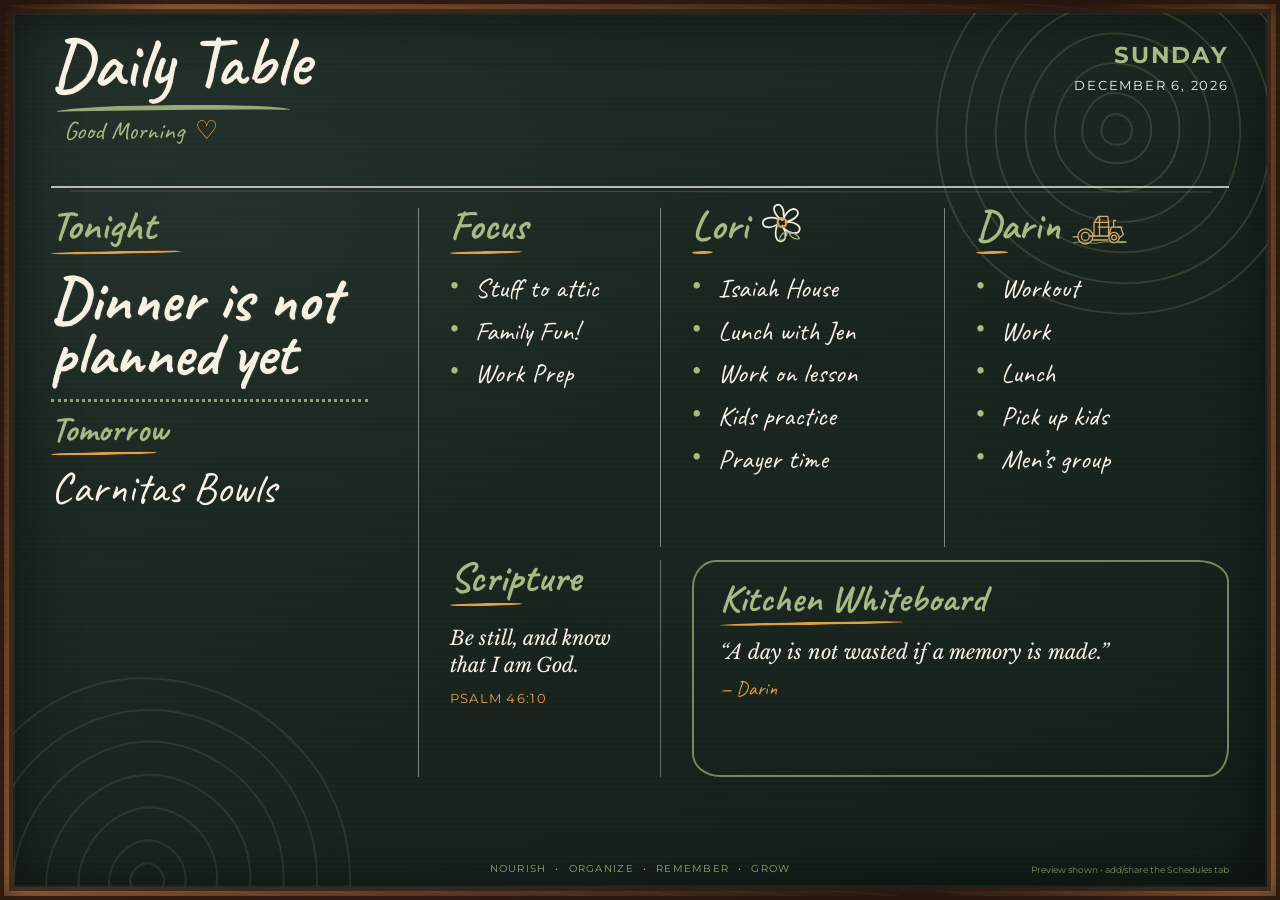
==== commit f1350f1a: "Add files via upload" ====
--- a/index.html
+++ b/index.html
@@ -3,7 +3,7 @@
 <head>
   <meta charset="utf-8">
   <meta name="viewport" content="width=device-width, initial-scale=1, viewport-fit=cover">
-  <meta name="theme-color" content="#202a25">
+  <meta name="theme-color" content="#18231e">
   <title>Daily Table</title>
   <link rel="preconnect" href="https://fonts.googleapis.com">
   <link rel="preconnect" href="https://fonts.gstatic.com" crossorigin>
@@ -11,79 +11,82 @@
   <link rel="stylesheet" href="style.css">
 </head>
 <body>
-  <main class="frame">
+  <main class="wood-frame">
     <section class="chalkboard" aria-label="Daily Table family board">
-      <div class="chalk-haze haze-one"></div>
-      <div class="chalk-haze haze-two"></div>
-      <img class="tree-rings" src="assets/tree-rings.svg" alt="">
+      <img class="rings rings-top" src="assets/tree-rings.svg" alt="">
+      <img class="rings rings-bottom" src="assets/tree-rings.svg" alt="">
 
       <header class="masthead">
-        <div class="brand-block">
+        <div class="brand">
           <h1>Daily Table</h1>
-          <div class="brand-underline" aria-hidden="true"></div>
-          <p id="greeting">Good Evening</p>
+          <div class="brand-stroke"></div>
+          <p id="greeting">Good Evening <span class="heart">♡</span></p>
         </div>
-        <div class="date-block">
-          <div id="weekday">Monday</div>
-          <div id="full-date">July 20, 2026</div>
+        <div class="date">
+          <strong id="weekday">Monday</strong>
+          <span id="full-date">July 20, 2026</span>
         </div>
       </header>
 
-      <div class="chalk-divider top-divider"></div>
+      <div class="horizontal-chalk"></div>
 
-      <section class="board-grid">
-        <article class="tonight area">
+      <section class="content-grid">
+        <article class="meal panel">
           <h2>Tonight</h2>
-          <div id="dinner-tonight" class="dinner-value">Loading dinner…</div>
-          <div class="tomorrow-line">
-            <span>Tomorrow</span>
-            <strong id="dinner-tomorrow">—</strong>
-          </div>
+          <div id="dinner-tonight" class="dinner">Loading…</div>
+          <div class="meal-dots"></div>
+          <h3>Tomorrow</h3>
+          <div id="dinner-tomorrow" class="tomorrow-meal">—</div>
         </article>
 
-        <article class="focus area">
+        <article class="focus panel">
           <h2>Focus</h2>
           <ul id="focus-list" class="chalk-list">
             <li>Loading…</li>
           </ul>
         </article>
 
-        <article class="schedule area">
-          <h2>Schedule</h2>
-          <ul id="schedule-list" class="chalk-list schedule-list">
+        <article class="person lori panel">
+          <div class="person-heading">
+            <h2>Lori</h2>
+            <img src="assets/flower.svg" class="name-icon flower" alt="">
+          </div>
+          <ul id="lori-list" class="chalk-list">
             <li>Loading…</li>
           </ul>
         </article>
 
-        <article class="scripture area">
+        <article class="person darin panel">
+          <div class="person-heading">
+            <h2>Darin</h2>
+            <img src="assets/tractor.svg" class="name-icon tractor" alt="">
+          </div>
+          <ul id="darin-list" class="chalk-list">
+            <li>Loading…</li>
+          </ul>
+        </article>
+
+        <article class="scripture panel">
           <h2>Scripture</h2>
           <blockquote id="scripture-text">Loading today’s verse…</blockquote>
-          <div id="scripture-reference" class="scripture-ref"></div>
+          <div id="scripture-reference" class="scripture-reference"></div>
         </article>
 
-        <article class="word area">
-          <div class="word-label">Word of the Year</div>
-          <div class="word-lockup">
-            <span id="word-year">2026</span>
-            <strong id="word-value">ESTABLISH</strong>
-          </div>
-        </article>
-
-        <article class="whiteboard area">
+        <article class="whiteboard panel">
           <h2 id="lower-title">Kitchen Whiteboard</h2>
           <div id="lower-content" class="quote">Loading…</div>
           <div id="lower-credit" class="quote-credit"></div>
         </article>
       </section>
 
+      <img id="piggy" class="piggy" src="assets/pig.svg" alt="A little chalk pig hiding on the board">
+
       <footer>
-        <img src="assets/tree-line.svg" class="tree-line" alt="">
         <div class="footer-words">Nourish <span>•</span> Organize <span>•</span> Remember <span>•</span> Grow</div>
         <div id="status" class="status" aria-live="polite"></div>
       </footer>
     </section>
   </main>
-
   <script src="script.js"></script>
 </body>
 </html>
--- a/style.css
+++ b/style.css
@@ -1,16 +1,15 @@
-@import url("https://fonts.googleapis.com/css2?family=Caveat:wght@500;600;700&family=Libre+Baskerville:ital,wght@0,400;0,700;1,400&family=Montserrat:wght@400;500;600&display=swap");
-
 :root {
-  --board: #202a25;
-  --board-deep: #17201c;
-  --chalk: #f5f0df;
-  --chalk-soft: #d8d4c6;
-  --sage: #aab89d;
-  --sage-bright: #c9d3bd;
-  --gold: #d2b982;
-  --wood-light: #a97245;
-  --wood-mid: #795035;
-  --wood-dark: #3b2418;
+  --board: #18231e;
+  --board-mid: #202c26;
+  --chalk: #f7f1e4;
+  --chalk-soft: #d9d5c8;
+  --sage: #a8bb82;
+  --sage-soft: #8ea06d;
+  --gold: #e1a044;
+  --tan: #d5aa6d;
+  --wood-light: #a56c3d;
+  --wood-mid: #70472e;
+  --wood-dark: #321d13;
 }
 
 * { box-sizing: border-box; }
@@ -20,23 +19,22 @@
   height: 100%;
   margin: 0;
   overflow: hidden;
-  background: #0d0e0d;
+  background: #0b0c0b;
 }
 
 body {
-  color: var(--chalk);
   font-family: "Libre Baskerville", Georgia, serif;
-}
-
-.frame {
+  color: var(--chalk);
+}
+
+.wood-frame {
   width: 100vw;
   height: 100vh;
-  padding: clamp(14px, 1.2vw, 24px);
+  padding: clamp(13px, 1vw, 21px);
   background:
-    linear-gradient(90deg, rgba(255,255,255,.08), transparent 8%, transparent 91%, rgba(0,0,0,.25)),
-    repeating-linear-gradient(7deg, rgba(255,255,255,.025) 0 2px, transparent 2px 8px),
-    linear-gradient(135deg, var(--wood-light), var(--wood-mid) 48%, var(--wood-dark));
-  box-shadow: inset 0 0 0 4px rgba(42,25,15,.8), inset 0 0 30px #1b100b;
+    repeating-linear-gradient(5deg, rgba(255,255,255,.035) 0 2px, transparent 2px 9px),
+    linear-gradient(100deg, var(--wood-dark), var(--wood-light) 12%, var(--wood-mid) 43%, var(--wood-dark) 75%, var(--wood-light));
+  box-shadow: inset 0 0 0 4px rgba(39,22,13,.85), inset 0 0 28px rgba(0,0,0,.75);
 }
 
 .chalkboard {
@@ -44,16 +42,16 @@
   width: 100%;
   height: 100%;
   overflow: hidden;
-  padding: clamp(24px, 2.1vw, 40px) clamp(34px, 3.1vw, 62px) clamp(22px, 2vw, 38px);
+  padding: clamp(22px, 1.8vw, 35px) clamp(34px, 3vw, 61px) clamp(17px, 1.4vw, 28px);
   background:
-    radial-gradient(ellipse at 24% 18%, rgba(255,255,255,.035), transparent 31%),
-    radial-gradient(ellipse at 78% 74%, rgba(210,185,130,.032), transparent 35%),
+    radial-gradient(ellipse at 19% 25%, rgba(255,255,255,.027), transparent 31%),
+    radial-gradient(ellipse at 79% 67%, rgba(168,187,130,.025), transparent 34%),
     repeating-linear-gradient(0deg, rgba(255,255,255,.012) 0 1px, transparent 1px 5px),
-    linear-gradient(145deg, #26312b, var(--board) 52%, var(--board-deep));
+    linear-gradient(145deg, var(--board-mid), var(--board) 55%, #111b17);
   box-shadow:
-    inset 0 0 0 2px rgba(255,255,255,.05),
-    inset 0 0 55px rgba(0,0,0,.55),
-    0 0 0 4px rgba(42,25,15,.75);
+    inset 0 0 0 2px rgba(255,255,255,.045),
+    inset 0 0 58px rgba(0,0,0,.58),
+    0 0 0 4px rgba(44,27,17,.72);
 }
 
 .chalkboard::after {
@@ -61,333 +59,343 @@
   position: absolute;
   inset: 0;
   pointer-events: none;
-  opacity: .12;
   background-image: url("assets/chalk-noise.svg");
+  opacity: .11;
   mix-blend-mode: screen;
 }
 
-.chalk-haze {
-  position: absolute;
+.rings {
+  position: absolute;
+  pointer-events: none;
+  opacity: .20;
+}
+.rings-top {
+  width: min(32vw, 620px);
+  right: -4.5%;
+  top: -10%;
+}
+.rings-bottom {
+  width: min(35vw, 680px);
+  left: -7%;
+  bottom: -25%;
+  transform: rotate(19deg);
+  opacity: .135;
+}
+
+.masthead {
+  position: relative;
+  z-index: 3;
+  height: 18%;
+  display: flex;
+  justify-content: space-between;
+  align-items: flex-start;
+}
+
+.brand h1,
+.panel h2,
+.meal h3 {
+  margin: 0;
+  font-family: "Caveat", "Segoe Print", "Bradley Hand", cursive;
+  font-weight: 600;
+  color: var(--sage);
+  text-shadow: 0 0 1px rgba(255,255,255,.28);
+}
+
+.brand h1 {
+  font-size: clamp(62px, 5.5vw, 108px);
+  line-height: .78;
+  color: var(--chalk);
+  transform: rotate(-.8deg);
+}
+
+.brand-stroke {
+  width: 90%;
+  height: 12px;
+  margin: 14px 0 0 2%;
+  border-top: 5px solid rgba(168,187,130,.88);
   border-radius: 50%;
-  filter: blur(18px);
-  opacity: .10;
-  background: var(--chalk);
-}
-.haze-one { width: 290px; height: 70px; left: 14%; top: 33%; transform: rotate(-8deg); }
-.haze-two { width: 240px; height: 55px; right: 14%; bottom: 19%; transform: rotate(11deg); }
-
-.tree-rings {
-  position: absolute;
-  right: -3%;
-  top: -8%;
-  width: min(29vw, 550px);
-  opacity: .24;
-  pointer-events: none;
-}
-
-.masthead {
-  position: relative;
-  z-index: 2;
+  transform: rotate(-.5deg);
+}
+
+#greeting {
+  margin: -3px 0 0 5%;
+  font-family: "Caveat", "Segoe Print", cursive;
+  font-size: clamp(25px, 2vw, 39px);
+  color: var(--sage);
+}
+.heart { color: var(--gold); margin-left: .18em; }
+
+.date {
+  text-align: right;
+  padding-top: 5px;
+  font-family: "Montserrat", Arial, sans-serif;
+  text-transform: uppercase;
+  letter-spacing: .11em;
+}
+.date strong {
+  display: block;
+  font-size: clamp(22px, 1.8vw, 35px);
+  color: var(--sage);
+}
+.date span {
+  display: block;
+  margin-top: 8px;
+  font-size: clamp(13px, 1vw, 20px);
+  color: var(--chalk);
+}
+
+.horizontal-chalk {
+  position: relative;
+  z-index: 3;
+  height: 1%;
+  border-top: 2px solid rgba(247,241,228,.72);
+}
+.horizontal-chalk::after {
+  content: "";
+  display: block;
+  width: 97%;
+  margin: 3px auto 0;
+  border-top: 1px solid rgba(247,241,228,.17);
+  transform: rotate(.06deg);
+}
+
+.content-grid {
+  position: relative;
+  z-index: 3;
+  height: 70%;
+  display: grid;
+  grid-template-columns: 1.25fr .72fr .86fr .86fr;
+  grid-template-rows: 1fr .64fr;
+  grid-template-areas:
+    "meal focus lori darin"
+    "meal scripture whiteboard whiteboard";
+  column-gap: clamp(24px, 2.4vw, 48px);
+  row-gap: clamp(13px, 1.3vh, 22px);
+  padding-top: clamp(14px, 1.2vh, 22px);
+}
+
+.panel {
+  min-width: 0;
+  position: relative;
+}
+
+.panel h2 {
+  font-size: clamp(40px, 3.25vw, 65px);
+  line-height: .86;
+  padding-bottom: 9px;
+  margin-bottom: clamp(10px, 1.1vh, 17px);
+}
+.panel h2::after,
+.meal h3::after {
+  content: "";
+  display: block;
+  width: 38%;
+  margin-top: 7px;
+  border-top: 3px solid var(--gold);
+  border-radius: 50%;
+  transform: rotate(-1deg);
+}
+
+.meal { grid-area: meal; padding-right: clamp(23px, 2vw, 39px); border-right: 1px solid rgba(247,241,228,.45); }
+.focus { grid-area: focus; padding-right: clamp(20px, 1.7vw, 34px); border-right: 1px solid rgba(247,241,228,.45); }
+.lori { grid-area: lori; padding-right: clamp(18px, 1.5vw, 30px); border-right: 1px solid rgba(247,241,228,.45); }
+.darin { grid-area: darin; }
+.scripture { grid-area: scripture; padding-right: clamp(19px, 1.6vw, 32px); border-right: 1px solid rgba(247,241,228,.36); }
+.whiteboard { grid-area: whiteboard; }
+
+.person-heading {
   display: flex;
   align-items: flex-start;
-  justify-content: space-between;
-  min-height: 16%;
-}
-
-.brand-block h1,
-.area h2 {
-  margin: 0;
-  font-family: "Caveat", "Segoe Print", "Bradley Hand", cursive;
-  color: var(--sage-bright);
-  font-weight: 600;
-  letter-spacing: .01em;
-  text-shadow: 0 0 1px rgba(255,255,255,.35), 1px 1px 0 rgba(255,255,255,.05);
-}
-
-.brand-block h1 {
-  font-size: clamp(58px, 5.3vw, 104px);
-  line-height: .78;
-  transform: rotate(-1.2deg);
-}
-
-.brand-underline {
-  width: 86%;
-  height: 9px;
-  margin: 13px 0 4px 5%;
-  border-top: 3px solid rgba(245,240,223,.72);
-  border-radius: 50%;
-  transform: rotate(-1deg);
-}
-
-#greeting {
-  margin: 0 0 0 8%;
+  gap: clamp(10px, .8vw, 16px);
+}
+.person-heading h2 { flex: 0 1 auto; }
+.name-icon {
+  display: block;
+  object-fit: contain;
+  flex: 0 0 auto;
+}
+.flower {
+  width: clamp(47px, 3.7vw, 72px);
+  height: clamp(47px, 3.7vw, 72px);
+  margin-top: -9px;
+}
+.tractor {
+  width: clamp(58px, 4.6vw, 88px);
+  height: clamp(43px, 3.4vw, 67px);
+  margin-top: -2px;
+}
+
+.dinner {
+  max-width: 100%;
   font-family: "Caveat", "Segoe Print", cursive;
-  font-size: clamp(25px, 2vw, 39px);
-  color: var(--chalk-soft);
-}
-
-.date-block {
-  padding-top: 8px;
-  text-align: right;
-  font-family: "Montserrat", Arial, sans-serif;
-  color: var(--chalk-soft);
-  text-transform: uppercase;
-  letter-spacing: .12em;
-}
-#weekday {
-  font-size: clamp(20px, 1.55vw, 30px);
-  font-weight: 600;
-  color: var(--gold);
-}
-#full-date {
-  margin-top: 6px;
-  font-size: clamp(13px, 1vw, 19px);
-}
-
-.chalk-divider {
-  position: relative;
-  z-index: 2;
-  height: 8px;
-  border-top: 2px solid rgba(245,240,223,.56);
-  margin: .4vh 0 1.4vh;
-}
-.chalk-divider::after {
-  content: "";
-  display: block;
-  width: 96%;
-  border-top: 1px solid rgba(245,240,223,.22);
-  margin: 3px auto 0;
-  transform: rotate(.08deg);
-}
-
-.board-grid {
-  position: relative;
-  z-index: 2;
-  height: 67%;
-  display: grid;
-  grid-template-columns: 1.02fr .82fr 1.05fr;
-  grid-template-rows: 1fr .76fr;
-  grid-template-areas:
-    "tonight focus schedule"
-    "word scripture whiteboard";
-  column-gap: clamp(28px, 3.1vw, 62px);
-  row-gap: clamp(16px, 1.7vh, 28px);
-}
-
-.area {
-  min-width: 0;
-  position: relative;
-}
-
-.area h2 {
-  font-size: clamp(38px, 3.2vw, 64px);
-  line-height: .95;
-  margin-bottom: clamp(8px, .8vh, 14px);
-}
-
-.tonight { grid-area: tonight; }
-.focus { grid-area: focus; }
-.schedule { grid-area: schedule; }
-.scripture { grid-area: scripture; }
-.word { grid-area: word; }
-.whiteboard { grid-area: whiteboard; }
-
-.tonight,
-.focus {
-  border-right: 1px solid rgba(245,240,223,.16);
-  padding-right: clamp(22px, 2vw, 40px);
-}
-
-.dinner-value {
-  max-width: 100%;
-  font-family: "Libre Baskerville", Georgia, serif;
-  font-size: clamp(34px, 3.3vw, 66px);
   font-weight: 700;
-  line-height: 1.08;
-  color: #fffaf0;
+  font-size: clamp(64px, 6vw, 120px);
+  line-height: .79;
+  color: var(--chalk);
   text-wrap: balance;
-  text-shadow: 0 0 2px rgba(255,255,255,.20);
-}
-
-.dinner-value.compact { font-size: clamp(30px, 2.7vw, 54px); }
-.dinner-value.tiny { font-size: clamp(25px, 2.25vw, 45px); }
-
-.tomorrow-line {
-  margin-top: clamp(13px, 1.6vh, 24px);
-  padding-top: 10px;
-  border-top: 1px dashed rgba(245,240,223,.26);
-  font-family: "Montserrat", Arial, sans-serif;
-  font-size: clamp(14px, 1.15vw, 22px);
-  line-height: 1.35;
-  color: var(--chalk-soft);
-}
-.tomorrow-line span {
-  color: var(--gold);
-  text-transform: uppercase;
-  letter-spacing: .12em;
-  font-size: .75em;
-  margin-right: 10px;
-}
-.tomorrow-line strong { font-weight: 500; color: var(--chalk); }
+  text-shadow: 1px 1px 0 rgba(255,255,255,.07);
+}
+.dinner.compact { font-size: clamp(52px, 4.9vw, 97px); line-height: .86; }
+.dinner.tiny { font-size: clamp(43px, 4.05vw, 81px); line-height: .91; }
+
+.meal-dots {
+  width: 93%;
+  border-top: 3px dotted rgba(168,187,130,.82);
+  margin: clamp(17px, 2vh, 31px) 0 clamp(12px, 1.4vh, 21px);
+}
+
+.meal h3 {
+  font-size: clamp(35px, 2.8vw, 56px);
+  line-height: .86;
+  padding-bottom: 5px;
+}
+.meal h3::after { width: 31%; }
+
+.tomorrow-meal {
+  margin-top: 8px;
+  font-family: "Caveat", "Segoe Print", cursive;
+  font-size: clamp(37px, 3.4vw, 67px);
+  line-height: .94;
+  color: var(--chalk);
+  text-wrap: balance;
+}
+.tomorrow-meal.compact { font-size: clamp(31px, 2.8vw, 56px); }
 
 .chalk-list {
   list-style: none;
   padding: 0;
-  margin: 4px 0 0;
-  font-family: "Montserrat", Arial, sans-serif;
-  font-size: clamp(18px, 1.55vw, 30px);
-  line-height: 1.35;
+  margin: 0;
+  font-family: "Caveat", "Segoe Print", cursive;
+  font-size: clamp(27px, 2.05vw, 41px);
+  line-height: 1.15;
   color: var(--chalk);
 }
 .chalk-list li {
   position: relative;
-  padding-left: 25px;
-  margin: 0 0 .62em;
+  padding-left: .95em;
+  margin: 0 0 .43em;
 }
 .chalk-list li::before {
   content: "•";
   position: absolute;
   left: 0;
-  color: var(--sage-bright);
-  font-size: 1.25em;
-  top: -.12em;
-}
-.schedule-list li::before {
-  content: "—";
-  color: var(--gold);
-}
-
-.scripture {
-  padding-left: 3px;
-}
+  top: -.08em;
+  color: var(--sage);
+  font-family: Georgia, serif;
+}
+
 .scripture blockquote {
   margin: 0;
-  font-size: clamp(18px, 1.45vw, 29px);
-  line-height: 1.42;
+  font-size: clamp(19px, 1.55vw, 30px);
+  line-height: 1.35;
   font-style: italic;
-  color: #f4eedf;
-}
-.scripture-ref {
-  margin-top: 10px;
-  color: var(--gold);
+  color: var(--chalk);
+}
+.scripture-reference {
+  margin-top: 11px;
   font-family: "Montserrat", Arial, sans-serif;
   font-size: clamp(13px, 1vw, 19px);
+  color: var(--gold);
   text-transform: uppercase;
-  letter-spacing: .09em;
-}
-
-.word-label {
-  font-family: "Caveat", "Segoe Print", cursive;
-  color: var(--sage-bright);
-  font-size: clamp(30px, 2.5vw, 50px);
-  line-height: 1;
-}
-.word-lockup {
-  margin-top: 8px;
-}
-.word-lockup span {
-  display: block;
-  color: var(--gold);
-  font-family: "Montserrat", Arial, sans-serif;
-  letter-spacing: .18em;
-  font-size: clamp(13px, .95vw, 18px);
-}
-.word-lockup strong {
-  display: block;
-  margin-top: 3px;
-  font-family: "Montserrat", Arial, sans-serif;
-  font-size: clamp(29px, 2.55vw, 50px);
-  letter-spacing: .08em;
-  color: #fff8e8;
+  letter-spacing: .1em;
 }
 
 .whiteboard {
-  border-left: 1px solid rgba(245,240,223,.16);
-  padding-left: clamp(24px, 2vw, 40px);
+  border: 2px solid rgba(168,187,130,.66);
+  border-radius: 24px 31px 21px 28px / 27px 21px 29px 23px;
+  padding: clamp(19px, 1.55vw, 31px) clamp(25px, 2vw, 41px);
+}
+.whiteboard h2 {
+  font-size: clamp(38px, 3vw, 61px);
+  margin-bottom: 5px;
 }
 .quote {
-  font-size: clamp(20px, 1.65vw, 32px);
-  line-height: 1.36;
+  font-size: clamp(20px, 1.55vw, 31px);
+  line-height: 1.34;
   font-style: italic;
-  color: #fff8e8;
-}
-.quote::before { content: "“"; color: var(--sage-bright); }
-.quote::after { content: "”"; color: var(--sage-bright); }
+  color: var(--chalk);
+}
+.quote::before { content: "“"; }
+.quote::after { content: "”"; }
 .quote.no-quotes::before,
 .quote.no-quotes::after { content: ""; }
 .quote-credit {
-  margin-top: 8px;
-  font-family: "Montserrat", Arial, sans-serif;
+  margin-top: 10px;
+  font-family: "Caveat", "Segoe Print", cursive;
   color: var(--gold);
-  font-size: clamp(13px, .95vw, 18px);
-}
+  font-size: clamp(20px, 1.55vw, 31px);
+}
+
+.piggy {
+  position: absolute;
+  z-index: 6;
+  width: clamp(55px, 5vw, 96px);
+  height: auto;
+  display: none;
+  filter: drop-shadow(0 1px 0 rgba(0,0,0,.3));
+  transition: opacity .25s ease;
+}
+.piggy.show { display: block; }
+.piggy.spot-0 { left: 29%; bottom: 4.1%; }
+.piggy.spot-1 { left: 2.5%; bottom: 2.8%; }
+.piggy.spot-2 { right: 2.5%; bottom: 3.5%; transform: scaleX(-1); }
+.piggy.spot-3 { left: 48%; bottom: 5%; }
+.piggy.spot-4 { right: 26%; bottom: 3.7%; transform: scaleX(-1); }
+.piggy.spot-5 { left: 34%; top: 19.8%; transform: scale(.78); }
 
 footer {
   position: absolute;
-  z-index: 2;
-  left: clamp(34px, 3.1vw, 62px);
-  right: clamp(34px, 3.1vw, 62px);
-  bottom: clamp(17px, 1.65vh, 29px);
-  height: 10%;
+  z-index: 5;
+  left: clamp(34px, 3vw, 61px);
+  right: clamp(34px, 3vw, 61px);
+  bottom: clamp(12px, 1.05vh, 19px);
+  height: 5%;
   display: flex;
+  justify-content: center;
   align-items: flex-end;
-  justify-content: center;
-}
-.tree-line {
-  position: absolute;
-  left: 0;
-  bottom: 0;
-  height: min(8vh, 78px);
-  max-width: 31%;
-  opacity: .82;
 }
 .footer-words {
   font-family: "Montserrat", Arial, sans-serif;
-  color: rgba(245,240,223,.62);
-  font-size: clamp(10px, .75vw, 14px);
+  color: rgba(168,187,130,.86);
+  text-transform: uppercase;
   letter-spacing: .13em;
-  text-transform: uppercase;
-  padding-bottom: 4px;
-}
-.footer-words span { color: var(--gold); margin: 0 .35em; }
+  font-size: clamp(10px, .77vw, 15px);
+}
+.footer-words span { color: var(--gold); margin: 0 .45em; }
 .status {
   position: absolute;
   right: 0;
-  bottom: 3px;
+  bottom: 0;
   font-family: "Montserrat", Arial, sans-serif;
-  color: rgba(245,240,223,.36);
-  font-size: 10px;
+  color: rgba(168,187,130,.72);
+  font-size: clamp(9px, .7vw, 13px);
 }
 
 @media (max-aspect-ratio: 4/3) {
   html, body { overflow: auto; }
-  .frame { min-height: 100vh; height: auto; }
-  .chalkboard { min-height: calc(100vh - 28px); height: auto; }
-  .board-grid {
+  .wood-frame { min-height: 100vh; height: auto; }
+  .chalkboard { min-height: calc(100vh - 26px); height: auto; }
+  .content-grid {
     height: auto;
     grid-template-columns: 1fr 1fr;
     grid-template-rows: auto;
     grid-template-areas:
-      "tonight schedule"
-      "focus scripture"
-      "word whiteboard";
+      "meal focus"
+      "lori darin"
+      "scripture whiteboard";
   }
-  footer { position: relative; left: auto; right: auto; bottom: auto; height: 90px; margin-top: 24px; }
-  .tonight, .focus { border-right: 0; }
+  footer { position: relative; left: auto; right: auto; bottom: auto; height: 70px; margin-top: 22px; }
 }
 
 @media (max-width: 760px) {
   html, body { overflow: auto; }
-  .frame { height: auto; min-height: 100vh; padding: 10px; }
-  .chalkboard { height: auto; min-height: calc(100vh - 20px); padding: 24px 22px; }
-  .masthead { display: block; }
-  .date-block { text-align: left; margin: 18px 0 10px; }
-  .board-grid {
-    display: block;
-    height: auto;
-  }
-  .area { padding: 20px 0; border: 0; border-bottom: 1px solid rgba(245,240,223,.18); }
-  footer { position: relative; left: auto; right: auto; bottom: auto; margin-top: 22px; min-height: 95px; }
-  .tree-line { max-width: 55%; }
+  .wood-frame { height: auto; min-height: 100vh; padding: 9px; }
+  .chalkboard { height: auto; min-height: calc(100vh - 18px); padding: 22px; }
+  .masthead { display: block; height: auto; }
+  .date { text-align: left; margin: 18px 0; }
+  .content-grid { display: block; height: auto; }
+  .panel { padding: 20px 0; border: 0; border-bottom: 1px solid rgba(247,241,228,.25); }
+  .whiteboard { padding: 21px; margin-top: 18px; }
+  footer { position: relative; left: auto; right: auto; bottom: auto; height: 80px; margin-top: 20px; }
   .footer-words { display: none; }
 }
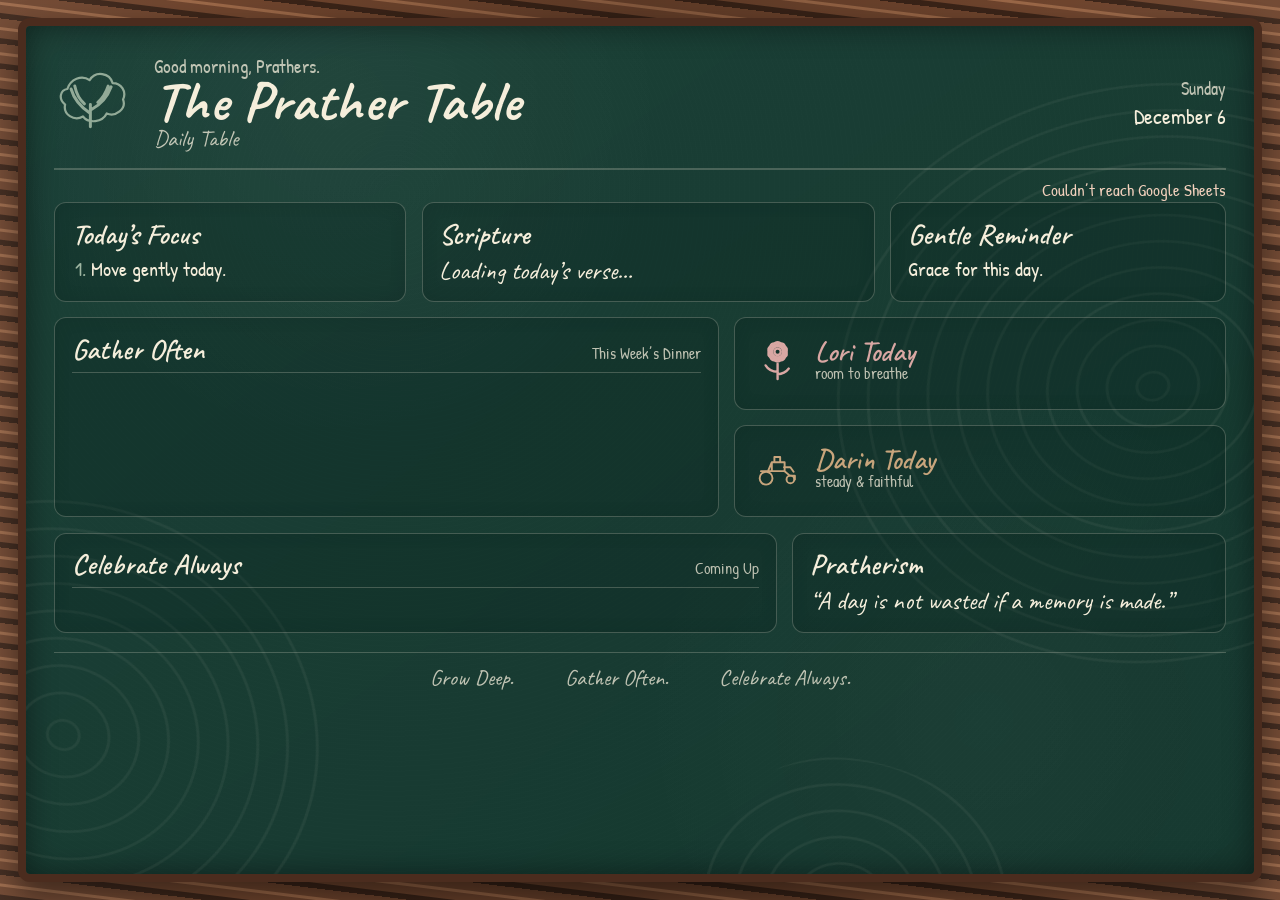
==== commit 19b355ec: "Add files via upload" ====
--- a/index.html
+++ b/index.html
@@ -1,92 +1,151 @@
-<!doctype html>
+<!DOCTYPE html>
 <html lang="en">
 <head>
-  <meta charset="utf-8">
-  <meta name="viewport" content="width=device-width, initial-scale=1, viewport-fit=cover">
-  <meta name="theme-color" content="#18231e">
-  <title>Daily Table</title>
+  <meta charset="UTF-8" />
+  <meta name="viewport" content="width=device-width, initial-scale=1, viewport-fit=cover" />
+  <meta name="theme-color" content="#173d33" />
+  <title>The Prather Table</title>
   <link rel="preconnect" href="https://fonts.googleapis.com">
   <link rel="preconnect" href="https://fonts.gstatic.com" crossorigin>
-  <link href="https://fonts.googleapis.com/css2?family=Caveat:wght@500;600;700&family=Libre+Baskerville:ital,wght@0,400;0,700;1,400&family=Montserrat:wght@400;500;600&display=swap" rel="stylesheet">
-  <link rel="stylesheet" href="style.css">
+  <link href="https://fonts.googleapis.com/css2?family=Caveat:wght@500;600;700&family=Patrick+Hand&display=swap" rel="stylesheet">
+  <link rel="stylesheet" href="style.css" />
 </head>
 <body>
-  <main class="wood-frame">
-    <section class="chalkboard" aria-label="Daily Table family board">
-      <img class="rings rings-top" src="assets/tree-rings.svg" alt="">
-      <img class="rings rings-bottom" src="assets/tree-rings.svg" alt="">
+  <main class="frame" aria-live="polite">
+    <section class="chalkboard">
+      <div class="tree-ring ring-one" aria-hidden="true"></div>
+      <div class="tree-ring ring-two" aria-hidden="true"></div>
+      <div class="tree-ring ring-three" aria-hidden="true"></div>
 
-      <header class="masthead">
-        <div class="brand">
-          <h1>Daily Table</h1>
-          <div class="brand-stroke"></div>
-          <p id="greeting">Good Evening <span class="heart">♡</span></p>
+      <header class="board-header">
+        <div class="oak-mark" aria-hidden="true">
+          <svg viewBox="0 0 100 100" role="img">
+            <path d="M49 82V52M49 64c-12-8-22-19-26-33M50 59c11-6 22-17 27-31M41 51c-7-6-11-14-13-24M59 49c6-5 11-13 14-22"
+              fill="none" stroke="currentColor" stroke-width="4" stroke-linecap="round"/>
+            <path d="M18 31c4-13 19-20 30-12 8-13 27-10 31 4 12 0 19 12 14 22 5 13-10 24-22 19-6 12-24 14-32 4-12 7-27-3-24-16-10-8-6-20 3-21Z"
+              fill="none" stroke="currentColor" stroke-width="3" stroke-linejoin="round"/>
+          </svg>
         </div>
-        <div class="date">
-          <strong id="weekday">Monday</strong>
-          <span id="full-date">July 20, 2026</span>
+        <div>
+          <p class="eyebrow" id="greeting">Welcome home.</p>
+          <h1>The Prather Table</h1>
+          <p class="subtitle">Daily Table</p>
+        </div>
+        <div class="today-label">
+          <span id="weekday">Today</span>
+          <strong id="dateLabel"></strong>
         </div>
       </header>
 
-      <div class="horizontal-chalk"></div>
+      <div class="status" id="status">Updating…</div>
 
-      <section class="content-grid">
-        <article class="meal panel">
-          <h2>Tonight</h2>
-          <div id="dinner-tonight" class="dinner">Loading…</div>
-          <div class="meal-dots"></div>
-          <h3>Tomorrow</h3>
-          <div id="dinner-tomorrow" class="tomorrow-meal">—</div>
+      <section class="top-grid">
+        <article class="card focus-card">
+          <h2>Today’s Focus</h2>
+          <ol id="focusList" class="focus-list">
+            <li>Move gently today.</li>
+          </ol>
         </article>
 
-        <article class="focus panel">
-          <h2>Focus</h2>
-          <ul id="focus-list" class="chalk-list">
-            <li>Loading…</li>
-          </ul>
+        <article class="card scripture-card">
+          <h2>Scripture</h2>
+          <blockquote id="scripture">Loading today’s verse…</blockquote>
         </article>
 
-        <article class="person lori panel">
-          <div class="person-heading">
-            <h2>Lori</h2>
-            <img src="assets/flower.svg" class="name-icon flower" alt="">
-          </div>
-          <ul id="lori-list" class="chalk-list">
-            <li>Loading…</li>
-          </ul>
-        </article>
-
-        <article class="person darin panel">
-          <div class="person-heading">
-            <h2>Darin</h2>
-            <img src="assets/tractor.svg" class="name-icon tractor" alt="">
-          </div>
-          <ul id="darin-list" class="chalk-list">
-            <li>Loading…</li>
-          </ul>
-        </article>
-
-        <article class="scripture panel">
-          <h2>Scripture</h2>
-          <blockquote id="scripture-text">Loading today’s verse…</blockquote>
-          <div id="scripture-reference" class="scripture-reference"></div>
-        </article>
-
-        <article class="whiteboard panel">
-          <h2 id="lower-title">Kitchen Whiteboard</h2>
-          <div id="lower-content" class="quote">Loading…</div>
-          <div id="lower-credit" class="quote-credit"></div>
+        <article class="card reminder-card">
+          <h2>Gentle Reminder</h2>
+          <p id="gentleReminder">Grace for this day.</p>
         </article>
       </section>
 
-      <img id="piggy" class="piggy" src="assets/pig.svg" alt="A little chalk pig hiding on the board">
+      <section class="middle-grid">
+        <article class="card menu-card">
+          <div class="section-heading">
+            <h2>Gather Often</h2>
+            <span class="tiny-label">This Week’s Dinner</span>
+          </div>
+          <div id="menuList" class="menu-list"></div>
+        </article>
 
-      <footer>
-        <div class="footer-words">Nourish <span>•</span> Organize <span>•</span> Remember <span>•</span> Grow</div>
-        <div id="status" class="status" aria-live="polite"></div>
+        <div class="schedule-stack">
+          <article class="card schedule-card">
+            <div class="person-heading lori-heading">
+              <svg class="person-icon flower-icon" viewBox="0 0 64 64" aria-hidden="true">
+                <g fill="none" stroke="currentColor" stroke-width="3" stroke-linecap="round">
+                  <path d="M32 36v19M32 46c-7 0-12-3-15-8M32 49c7 0 11-3 14-7"/>
+                  <ellipse cx="32" cy="21" rx="7" ry="12"/>
+                  <ellipse cx="32" cy="21" rx="7" ry="12" transform="rotate(72 32 21)"/>
+                  <ellipse cx="32" cy="21" rx="7" ry="12" transform="rotate(144 32 21)"/>
+                  <ellipse cx="32" cy="21" rx="7" ry="12" transform="rotate(216 32 21)"/>
+                  <ellipse cx="32" cy="21" rx="7" ry="12" transform="rotate(288 32 21)"/>
+                  <circle cx="32" cy="21" r="4"/>
+                </g>
+              </svg>
+              <div>
+                <h2>Lori Today</h2>
+                <span class="tiny-label">room to breathe</span>
+              </div>
+            </div>
+            <ul id="loriSchedule" class="schedule-list"></ul>
+          </article>
+
+          <article class="card schedule-card">
+            <div class="person-heading darin-heading">
+              <svg class="person-icon tractor-icon" viewBox="0 0 80 60" aria-hidden="true">
+                <g fill="none" stroke="currentColor" stroke-width="3" stroke-linecap="round" stroke-linejoin="round">
+                  <circle cx="22" cy="45" r="10"/>
+                  <circle cx="60" cy="47" r="6"/>
+                  <path d="M14 34h37l8 7h8v6M31 34V20h20v14M35 20v-8h9v8M25 34l6-14M50 28h10l5 7"/>
+                </g>
+              </svg>
+              <div>
+                <h2>Darin Today</h2>
+                <span class="tiny-label">steady & faithful</span>
+              </div>
+            </div>
+            <ul id="darinSchedule" class="schedule-list"></ul>
+          </article>
+        </div>
+      </section>
+
+      <section class="bottom-grid">
+        <article class="card dates-card">
+          <div class="section-heading">
+            <h2>Celebrate Always</h2>
+            <span class="tiny-label">Coming Up</span>
+          </div>
+          <div id="familyDates" class="family-dates"></div>
+        </article>
+
+        <article class="card pratherism-card">
+          <h2>Pratherism</h2>
+          <blockquote id="pratherism">“A day is not wasted if a memory is made.”</blockquote>
+        </article>
+      </section>
+
+      <footer class="board-footer">
+        <span>Grow Deep.</span>
+        <span>Gather Often.</span>
+        <span>Celebrate Always.</span>
       </footer>
+
+      <div id="piggy" class="piggy" aria-hidden="true">
+        <svg viewBox="0 0 120 90">
+          <g fill="none" stroke="currentColor" stroke-width="4" stroke-linecap="round" stroke-linejoin="round">
+            <path d="M28 39c3-20 20-30 40-29 23 1 39 14 41 34 1 16-12 29-28 31H47C28 73 19 58 28 39Z"/>
+            <path d="M37 25 25 14c-1 10 1 17 7 22M86 25l12-12c2 10 0 18-6 23"/>
+            <ellipse cx="66" cy="51" rx="18" ry="12"/>
+            <circle cx="58" cy="50" r="1.5" fill="currentColor"/>
+            <circle cx="73" cy="50" r="1.5" fill="currentColor"/>
+            <circle cx="49" cy="35" r="2" fill="currentColor"/>
+            <circle cx="83" cy="35" r="2" fill="currentColor"/>
+            <path d="M28 55c-9-1-12 8-4 11M47 74v8M83 74v8M107 43c9-7 12 4 5 8"/>
+          </g>
+        </svg>
+      </div>
     </section>
   </main>
+
   <script src="script.js"></script>
 </body>
 </html>
--- a/style.css
+++ b/style.css
@@ -1,57 +1,56 @@
 :root {
-  --board: #18231e;
-  --board-mid: #202c26;
-  --chalk: #f7f1e4;
-  --chalk-soft: #d9d5c8;
-  --sage: #a8bb82;
-  --sage-soft: #8ea06d;
-  --gold: #e1a044;
-  --tan: #d5aa6d;
-  --wood-light: #a56c3d;
-  --wood-mid: #70472e;
-  --wood-dark: #321d13;
+  --board: #173d33;
+  --board-deep: #102f28;
+  --chalk: #f5eedb;
+  --chalk-soft: rgba(245, 238, 219, 0.76);
+  --line: rgba(245, 238, 219, 0.22);
+  --walnut-dark: #3b2418;
+  --walnut: #6e442d;
+  --walnut-light: #9a6747;
+  --lori: #d9a7a3;
+  --darin: #c8a57c;
+  --piggy: #f2c7ad;
+  --sage: #9fb6a2;
 }
 
 * { box-sizing: border-box; }
 
 html, body {
   width: 100%;
-  height: 100%;
+  min-height: 100%;
   margin: 0;
-  overflow: hidden;
-  background: #0b0c0b;
+  background: #24170f;
 }
 
 body {
-  font-family: "Libre Baskerville", Georgia, serif;
   color: var(--chalk);
-}
-
-.wood-frame {
-  width: 100vw;
-  height: 100vh;
-  padding: clamp(13px, 1vw, 21px);
+  font-family: "Patrick Hand", "Trebuchet MS", sans-serif;
+  overflow-x: hidden;
+}
+
+.frame {
+  min-height: 100vh;
+  padding: clamp(14px, 1.4vw, 28px);
   background:
-    repeating-linear-gradient(5deg, rgba(255,255,255,.035) 0 2px, transparent 2px 9px),
-    linear-gradient(100deg, var(--wood-dark), var(--wood-light) 12%, var(--wood-mid) 43%, var(--wood-dark) 75%, var(--wood-light));
-  box-shadow: inset 0 0 0 4px rgba(39,22,13,.85), inset 0 0 28px rgba(0,0,0,.75);
+    linear-gradient(90deg, rgba(255,255,255,.05), transparent 18%, rgba(0,0,0,.16) 50%, transparent 80%, rgba(255,255,255,.04)),
+    repeating-linear-gradient(7deg, var(--walnut-dark) 0 5px, var(--walnut) 6px 13px, var(--walnut-light) 14px 16px, var(--walnut) 17px 25px);
 }
 
 .chalkboard {
   position: relative;
-  width: 100%;
-  height: 100%;
+  min-height: calc(100vh - clamp(28px, 2.8vw, 56px));
+  padding: clamp(22px, 2.2vw, 46px);
+  border: clamp(7px, .7vw, 14px) solid #4b2c1e;
+  border-radius: 12px;
   overflow: hidden;
-  padding: clamp(22px, 1.8vw, 35px) clamp(34px, 3vw, 61px) clamp(17px, 1.4vw, 28px);
   background:
-    radial-gradient(ellipse at 19% 25%, rgba(255,255,255,.027), transparent 31%),
-    radial-gradient(ellipse at 79% 67%, rgba(168,187,130,.025), transparent 34%),
-    repeating-linear-gradient(0deg, rgba(255,255,255,.012) 0 1px, transparent 1px 5px),
-    linear-gradient(145deg, var(--board-mid), var(--board) 55%, #111b17);
+    radial-gradient(circle at 25% 10%, rgba(255,255,255,.035), transparent 28%),
+    radial-gradient(circle at 78% 82%, rgba(255,255,255,.025), transparent 30%),
+    linear-gradient(145deg, rgba(255,255,255,.018), rgba(0,0,0,.09)),
+    var(--board);
   box-shadow:
-    inset 0 0 0 2px rgba(255,255,255,.045),
-    inset 0 0 58px rgba(0,0,0,.58),
-    0 0 0 4px rgba(44,27,17,.72);
+    inset 0 0 30px rgba(0,0,0,.45),
+    0 14px 30px rgba(0,0,0,.45);
 }
 
 .chalkboard::after {
@@ -59,343 +58,318 @@
   position: absolute;
   inset: 0;
   pointer-events: none;
-  background-image: url("assets/chalk-noise.svg");
-  opacity: .11;
-  mix-blend-mode: screen;
-}
-
-.rings {
-  position: absolute;
-  pointer-events: none;
-  opacity: .20;
-}
-.rings-top {
-  width: min(32vw, 620px);
-  right: -4.5%;
-  top: -10%;
-}
-.rings-bottom {
-  width: min(35vw, 680px);
-  left: -7%;
-  bottom: -25%;
-  transform: rotate(19deg);
-  opacity: .135;
-}
-
-.masthead {
+  opacity: .14;
+  background-image:
+    repeating-radial-gradient(circle at 30% 20%, rgba(255,255,255,.15) 0 1px, transparent 1px 5px);
+  mix-blend-mode: soft-light;
+}
+
+.board-header,
+.top-grid,
+.middle-grid,
+.bottom-grid,
+.board-footer,
+.status {
   position: relative;
-  z-index: 3;
-  height: 18%;
+  z-index: 2;
+}
+
+.board-header {
+  display: grid;
+  grid-template-columns: auto 1fr auto;
+  align-items: center;
+  gap: clamp(12px, 2vw, 28px);
+  padding-bottom: clamp(12px, 1.2vw, 22px);
+  border-bottom: 2px solid var(--line);
+}
+
+.oak-mark {
+  width: clamp(58px, 5.8vw, 108px);
+  color: var(--sage);
+  opacity: .9;
+}
+
+.oak-mark svg { display: block; width: 100%; }
+
+.eyebrow,
+.subtitle,
+.tiny-label,
+.today-label {
+  color: var(--chalk-soft);
+}
+
+.eyebrow {
+  margin: 0 0 -4px;
+  font-size: clamp(18px, 1.45vw, 29px);
+}
+
+h1, h2, p, blockquote { margin-top: 0; }
+
+h1 {
+  margin-bottom: -5px;
+  font-family: "Caveat", cursive;
+  font-size: clamp(45px, 4.4vw, 86px);
+  line-height: .95;
+  font-weight: 700;
+  letter-spacing: .01em;
+}
+
+.subtitle {
+  margin: 0;
+  font-family: "Caveat", cursive;
+  font-size: clamp(22px, 1.8vw, 36px);
+}
+
+.today-label {
+  text-align: right;
+  font-size: clamp(18px, 1.3vw, 28px);
+}
+
+.today-label strong {
+  display: block;
+  color: var(--chalk);
+  font-size: clamp(22px, 1.7vw, 34px);
+  font-weight: 500;
+}
+
+.status {
+  height: 20px;
+  margin-top: 8px;
+  text-align: right;
+  color: var(--chalk-soft);
+  font-size: 17px;
+  transition: opacity .4s ease;
+}
+
+.status.ready { opacity: 0; }
+.status.error { opacity: 1; color: #f3d1bd; }
+
+.top-grid {
+  display: grid;
+  grid-template-columns: 1.05fr 1.35fr 1fr;
+  gap: clamp(12px, 1.2vw, 22px);
+  margin-top: 4px;
+}
+
+.middle-grid {
+  display: grid;
+  grid-template-columns: 1.15fr .85fr;
+  gap: clamp(12px, 1.2vw, 22px);
+  margin-top: clamp(12px, 1.2vw, 22px);
+}
+
+.bottom-grid {
+  display: grid;
+  grid-template-columns: 1.25fr .75fr;
+  gap: clamp(12px, 1.2vw, 22px);
+  margin-top: clamp(12px, 1.2vw, 22px);
+}
+
+.card {
+  position: relative;
+  padding: clamp(15px, 1.3vw, 26px);
+  border: 1px solid var(--line);
+  border-radius: 12px;
+  background: rgba(8, 31, 25, .24);
+  box-shadow: inset 0 0 18px rgba(0,0,0,.08);
+}
+
+.card h2 {
+  margin-bottom: 8px;
+  font-family: "Caveat", cursive;
+  font-size: clamp(29px, 2.15vw, 44px);
+  line-height: 1;
+  font-weight: 600;
+}
+
+.card p,
+.card li,
+.card blockquote,
+.menu-row {
+  font-size: clamp(20px, 1.55vw, 31px);
+  line-height: 1.16;
+}
+
+.focus-list,
+.schedule-list {
+  margin: 0;
+  padding-left: 1.2em;
+}
+
+.focus-list li::marker { color: var(--sage); }
+
+.scripture-card blockquote,
+.pratherism-card blockquote {
+  margin: 4px 0 0;
+  font-family: "Caveat", cursive;
+  font-size: clamp(25px, 2vw, 40px);
+  line-height: 1.08;
+}
+
+.reminder-card p { margin-bottom: 0; }
+
+.section-heading {
   display: flex;
   justify-content: space-between;
-  align-items: flex-start;
-}
-
-.brand h1,
-.panel h2,
-.meal h3 {
-  margin: 0;
-  font-family: "Caveat", "Segoe Print", "Bradley Hand", cursive;
-  font-weight: 600;
-  color: var(--sage);
-  text-shadow: 0 0 1px rgba(255,255,255,.28);
-}
-
-.brand h1 {
-  font-size: clamp(62px, 5.5vw, 108px);
-  line-height: .78;
-  color: var(--chalk);
-  transform: rotate(-.8deg);
-}
-
-.brand-stroke {
-  width: 90%;
-  height: 12px;
-  margin: 14px 0 0 2%;
-  border-top: 5px solid rgba(168,187,130,.88);
-  border-radius: 50%;
-  transform: rotate(-.5deg);
-}
-
-#greeting {
-  margin: -3px 0 0 5%;
-  font-family: "Caveat", "Segoe Print", cursive;
-  font-size: clamp(25px, 2vw, 39px);
-  color: var(--sage);
-}
-.heart { color: var(--gold); margin-left: .18em; }
-
-.date {
-  text-align: right;
-  padding-top: 5px;
-  font-family: "Montserrat", Arial, sans-serif;
-  text-transform: uppercase;
-  letter-spacing: .11em;
-}
-.date strong {
-  display: block;
-  font-size: clamp(22px, 1.8vw, 35px);
-  color: var(--sage);
-}
-.date span {
-  display: block;
-  margin-top: 8px;
-  font-size: clamp(13px, 1vw, 20px);
-  color: var(--chalk);
-}
-
-.horizontal-chalk {
-  position: relative;
-  z-index: 3;
-  height: 1%;
-  border-top: 2px solid rgba(247,241,228,.72);
-}
-.horizontal-chalk::after {
-  content: "";
-  display: block;
-  width: 97%;
-  margin: 3px auto 0;
-  border-top: 1px solid rgba(247,241,228,.17);
-  transform: rotate(.06deg);
-}
-
-.content-grid {
-  position: relative;
-  z-index: 3;
-  height: 70%;
-  display: grid;
-  grid-template-columns: 1.25fr .72fr .86fr .86fr;
-  grid-template-rows: 1fr .64fr;
-  grid-template-areas:
-    "meal focus lori darin"
-    "meal scripture whiteboard whiteboard";
-  column-gap: clamp(24px, 2.4vw, 48px);
-  row-gap: clamp(13px, 1.3vh, 22px);
-  padding-top: clamp(14px, 1.2vh, 22px);
-}
-
-.panel {
-  min-width: 0;
-  position: relative;
-}
-
-.panel h2 {
-  font-size: clamp(40px, 3.25vw, 65px);
-  line-height: .86;
-  padding-bottom: 9px;
-  margin-bottom: clamp(10px, 1.1vh, 17px);
-}
-.panel h2::after,
-.meal h3::after {
-  content: "";
-  display: block;
-  width: 38%;
-  margin-top: 7px;
-  border-top: 3px solid var(--gold);
-  border-radius: 50%;
-  transform: rotate(-1deg);
-}
-
-.meal { grid-area: meal; padding-right: clamp(23px, 2vw, 39px); border-right: 1px solid rgba(247,241,228,.45); }
-.focus { grid-area: focus; padding-right: clamp(20px, 1.7vw, 34px); border-right: 1px solid rgba(247,241,228,.45); }
-.lori { grid-area: lori; padding-right: clamp(18px, 1.5vw, 30px); border-right: 1px solid rgba(247,241,228,.45); }
-.darin { grid-area: darin; }
-.scripture { grid-area: scripture; padding-right: clamp(19px, 1.6vw, 32px); border-right: 1px solid rgba(247,241,228,.36); }
-.whiteboard { grid-area: whiteboard; }
+  align-items: baseline;
+  gap: 12px;
+  border-bottom: 1px solid var(--line);
+  margin-bottom: 6px;
+}
+
+.tiny-label {
+  font-size: clamp(16px, 1.1vw, 22px);
+  white-space: nowrap;
+}
+
+.menu-list {
+  display: grid;
+  gap: 0;
+}
+
+.menu-row {
+  display: grid;
+  grid-template-columns: minmax(85px, .34fr) 1fr;
+  gap: 12px;
+  padding: 7px 0;
+  border-bottom: 1px dashed rgba(245,238,219,.14);
+}
+
+.menu-row:last-child { border-bottom: 0; }
+.menu-day { color: var(--sage); }
+.menu-row.today { transform: translateX(3px); }
+.menu-row.today .menu-day,
+.menu-row.today .menu-meal { color: #fff8e8; text-shadow: 0 0 12px rgba(255,255,255,.12); }
+
+.schedule-stack {
+  display: grid;
+  grid-template-rows: 1fr 1fr;
+  gap: clamp(12px, 1.2vw, 22px);
+}
 
 .person-heading {
   display: flex;
-  align-items: flex-start;
-  gap: clamp(10px, .8vw, 16px);
-}
-.person-heading h2 { flex: 0 1 auto; }
-.name-icon {
-  display: block;
-  object-fit: contain;
+  align-items: center;
+  gap: 12px;
+  margin-bottom: 6px;
+}
+
+.person-heading h2 { margin-bottom: -4px; }
+
+.person-icon {
   flex: 0 0 auto;
-}
-.flower {
-  width: clamp(47px, 3.7vw, 72px);
-  height: clamp(47px, 3.7vw, 72px);
-  margin-top: -9px;
-}
-.tractor {
-  width: clamp(58px, 4.6vw, 88px);
-  height: clamp(43px, 3.4vw, 67px);
-  margin-top: -2px;
-}
-
-.dinner {
-  max-width: 100%;
-  font-family: "Caveat", "Segoe Print", cursive;
-  font-weight: 700;
-  font-size: clamp(64px, 6vw, 120px);
-  line-height: .79;
-  color: var(--chalk);
-  text-wrap: balance;
-  text-shadow: 1px 1px 0 rgba(255,255,255,.07);
-}
-.dinner.compact { font-size: clamp(52px, 4.9vw, 97px); line-height: .86; }
-.dinner.tiny { font-size: clamp(43px, 4.05vw, 81px); line-height: .91; }
-
-.meal-dots {
-  width: 93%;
-  border-top: 3px dotted rgba(168,187,130,.82);
-  margin: clamp(17px, 2vh, 31px) 0 clamp(12px, 1.4vh, 21px);
-}
-
-.meal h3 {
-  font-size: clamp(35px, 2.8vw, 56px);
-  line-height: .86;
-  padding-bottom: 5px;
-}
-.meal h3::after { width: 31%; }
-
-.tomorrow-meal {
-  margin-top: 8px;
-  font-family: "Caveat", "Segoe Print", cursive;
-  font-size: clamp(37px, 3.4vw, 67px);
-  line-height: .94;
-  color: var(--chalk);
-  text-wrap: balance;
-}
-.tomorrow-meal.compact { font-size: clamp(31px, 2.8vw, 56px); }
-
-.chalk-list {
-  list-style: none;
-  padding: 0;
-  margin: 0;
-  font-family: "Caveat", "Segoe Print", cursive;
-  font-size: clamp(27px, 2.05vw, 41px);
-  line-height: 1.15;
-  color: var(--chalk);
-}
-.chalk-list li {
-  position: relative;
-  padding-left: .95em;
-  margin: 0 0 .43em;
-}
-.chalk-list li::before {
-  content: "•";
+  width: clamp(44px, 4vw, 72px);
+  height: clamp(44px, 4vw, 72px);
+}
+
+.lori-heading { color: var(--lori); }
+.darin-heading { color: var(--darin); }
+.person-heading .tiny-label { color: var(--chalk-soft); }
+
+.schedule-list {
+  padding-left: 1.15em;
+}
+
+.schedule-list li {
+  padding: 2px 0;
+}
+
+.empty {
+  color: var(--chalk-soft);
+  font-size: clamp(18px, 1.35vw, 26px);
+}
+
+.family-dates {
+  display: grid;
+  gap: 5px;
+}
+
+.date-item {
+  display: grid;
+  grid-template-columns: minmax(90px, .38fr) 1fr;
+  gap: 12px;
+  font-size: clamp(20px, 1.5vw, 30px);
+}
+
+.date-when { color: var(--sage); }
+
+.board-footer {
+  display: flex;
+  justify-content: center;
+  gap: clamp(18px, 4vw, 70px);
+  margin-top: clamp(14px, 1.5vw, 26px);
+  padding-top: 10px;
+  border-top: 1px solid var(--line);
+  font-family: "Caveat", cursive;
+  font-size: clamp(21px, 1.75vw, 36px);
+  color: var(--chalk-soft);
+}
+
+.tree-ring {
   position: absolute;
-  left: 0;
-  top: -.08em;
-  color: var(--sage);
-  font-family: Georgia, serif;
-}
-
-.scripture blockquote {
-  margin: 0;
-  font-size: clamp(19px, 1.55vw, 30px);
-  line-height: 1.35;
-  font-style: italic;
-  color: var(--chalk);
-}
-.scripture-reference {
-  margin-top: 11px;
-  font-family: "Montserrat", Arial, sans-serif;
-  font-size: clamp(13px, 1vw, 19px);
-  color: var(--gold);
-  text-transform: uppercase;
-  letter-spacing: .1em;
-}
-
-.whiteboard {
-  border: 2px solid rgba(168,187,130,.66);
-  border-radius: 24px 31px 21px 28px / 27px 21px 29px 23px;
-  padding: clamp(19px, 1.55vw, 31px) clamp(25px, 2vw, 41px);
-}
-.whiteboard h2 {
-  font-size: clamp(38px, 3vw, 61px);
-  margin-bottom: 5px;
-}
-.quote {
-  font-size: clamp(20px, 1.55vw, 31px);
-  line-height: 1.34;
-  font-style: italic;
-  color: var(--chalk);
-}
-.quote::before { content: "“"; }
-.quote::after { content: "”"; }
-.quote.no-quotes::before,
-.quote.no-quotes::after { content: ""; }
-.quote-credit {
-  margin-top: 10px;
-  font-family: "Caveat", "Segoe Print", cursive;
-  color: var(--gold);
-  font-size: clamp(20px, 1.55vw, 31px);
+  z-index: 0;
+  border-radius: 46% 54% 50% 50% / 52% 45% 55% 48%;
+  opacity: .055;
+  pointer-events: none;
+  background:
+    repeating-radial-gradient(ellipse at 48% 52%,
+      transparent 0 14px,
+      rgba(245,238,219,.95) 15px 17px,
+      transparent 18px 30px);
+  filter: blur(.25px);
+  transform: rotate(-11deg);
+}
+
+.ring-one {
+  width: 680px; height: 590px;
+  right: -250px; top: 6%;
+}
+.ring-two {
+  width: 520px; height: 470px;
+  left: -210px; bottom: -90px;
+  transform: rotate(17deg);
+}
+.ring-three {
+  width: 320px; height: 280px;
+  right: 20%; bottom: -165px;
+  transform: rotate(7deg);
 }
 
 .piggy {
   position: absolute;
-  z-index: 6;
-  width: clamp(55px, 5vw, 96px);
-  height: auto;
-  display: none;
-  filter: drop-shadow(0 1px 0 rgba(0,0,0,.3));
-  transition: opacity .25s ease;
-}
-.piggy.show { display: block; }
-.piggy.spot-0 { left: 29%; bottom: 4.1%; }
-.piggy.spot-1 { left: 2.5%; bottom: 2.8%; }
-.piggy.spot-2 { right: 2.5%; bottom: 3.5%; transform: scaleX(-1); }
-.piggy.spot-3 { left: 48%; bottom: 5%; }
-.piggy.spot-4 { right: 26%; bottom: 3.7%; transform: scaleX(-1); }
-.piggy.spot-5 { left: 34%; top: 19.8%; transform: scale(.78); }
-
-footer {
-  position: absolute;
-  z-index: 5;
-  left: clamp(34px, 3vw, 61px);
-  right: clamp(34px, 3vw, 61px);
-  bottom: clamp(12px, 1.05vh, 19px);
-  height: 5%;
-  display: flex;
-  justify-content: center;
-  align-items: flex-end;
-}
-.footer-words {
-  font-family: "Montserrat", Arial, sans-serif;
-  color: rgba(168,187,130,.86);
-  text-transform: uppercase;
-  letter-spacing: .13em;
-  font-size: clamp(10px, .77vw, 15px);
-}
-.footer-words span { color: var(--gold); margin: 0 .45em; }
-.status {
-  position: absolute;
-  right: 0;
-  bottom: 0;
-  font-family: "Montserrat", Arial, sans-serif;
-  color: rgba(168,187,130,.72);
-  font-size: clamp(9px, .7vw, 13px);
-}
-
-@media (max-aspect-ratio: 4/3) {
-  html, body { overflow: auto; }
-  .wood-frame { min-height: 100vh; height: auto; }
-  .chalkboard { min-height: calc(100vh - 26px); height: auto; }
-  .content-grid {
-    height: auto;
-    grid-template-columns: 1fr 1fr;
-    grid-template-rows: auto;
-    grid-template-areas:
-      "meal focus"
-      "lori darin"
-      "scripture whiteboard";
-  }
-  footer { position: relative; left: auto; right: auto; bottom: auto; height: 70px; margin-top: 22px; }
-}
-
-@media (max-width: 760px) {
-  html, body { overflow: auto; }
-  .wood-frame { height: auto; min-height: 100vh; padding: 9px; }
-  .chalkboard { height: auto; min-height: calc(100vh - 18px); padding: 22px; }
-  .masthead { display: block; height: auto; }
-  .date { text-align: left; margin: 18px 0; }
-  .content-grid { display: block; height: auto; }
-  .panel { padding: 20px 0; border: 0; border-bottom: 1px solid rgba(247,241,228,.25); }
-  .whiteboard { padding: 21px; margin-top: 18px; }
-  footer { position: relative; left: auto; right: auto; bottom: auto; height: 80px; margin-top: 20px; }
-  .footer-words { display: none; }
-}
+  z-index: 3;
+  width: clamp(68px, 6vw, 116px);
+  color: var(--piggy);
+  opacity: 0;
+  pointer-events: none;
+  transition: opacity 1.2s ease;
+  filter: drop-shadow(0 0 5px rgba(242,199,173,.08));
+}
+
+.piggy.show { opacity: .63; }
+.piggy svg { display: block; width: 100%; }
+
+@media (max-width: 980px) {
+  .top-grid,
+  .middle-grid,
+  .bottom-grid { grid-template-columns: 1fr; }
+
+  .schedule-stack { grid-template-columns: 1fr 1fr; grid-template-rows: auto; }
+
+  .board-footer { flex-wrap: wrap; }
+}
+
+@media (max-width: 650px) {
+  .board-header { grid-template-columns: auto 1fr; }
+  .today-label { grid-column: 1 / -1; text-align: left; display: flex; gap: 10px; }
+  .schedule-stack { grid-template-columns: 1fr; }
+  .card p, .card li, .card blockquote, .menu-row { font-size: 21px; }
+  .date-item { grid-template-columns: 1fr; gap: 0; }
+}
+
+@media (min-aspect-ratio: 16/10) and (min-width: 1400px) {
+  .chalkboard { padding-top: 28px; padding-bottom: 20px; }
+  .card { padding-top: 17px; padding-bottom: 17px; }
+  .menu-row { padding: 4px 0; }
+  .board-footer { margin-top: 12px; }
+}
